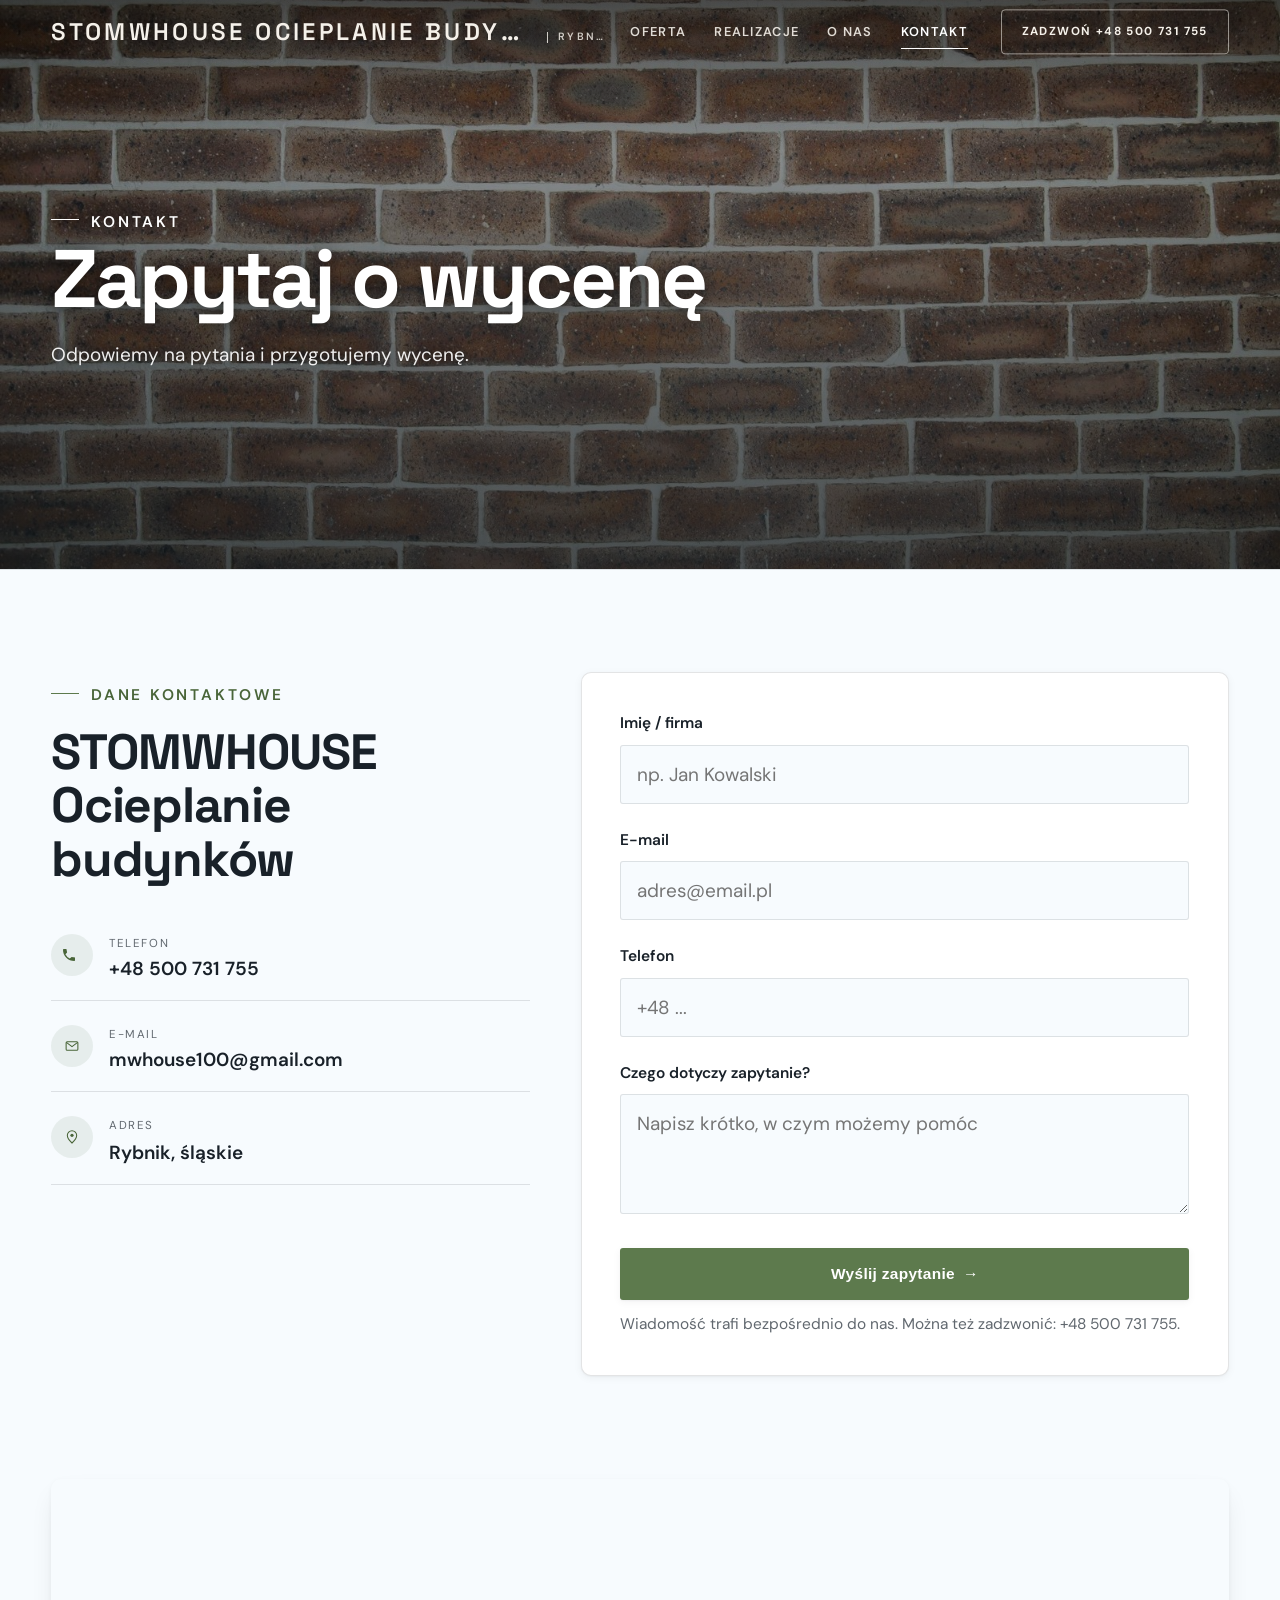
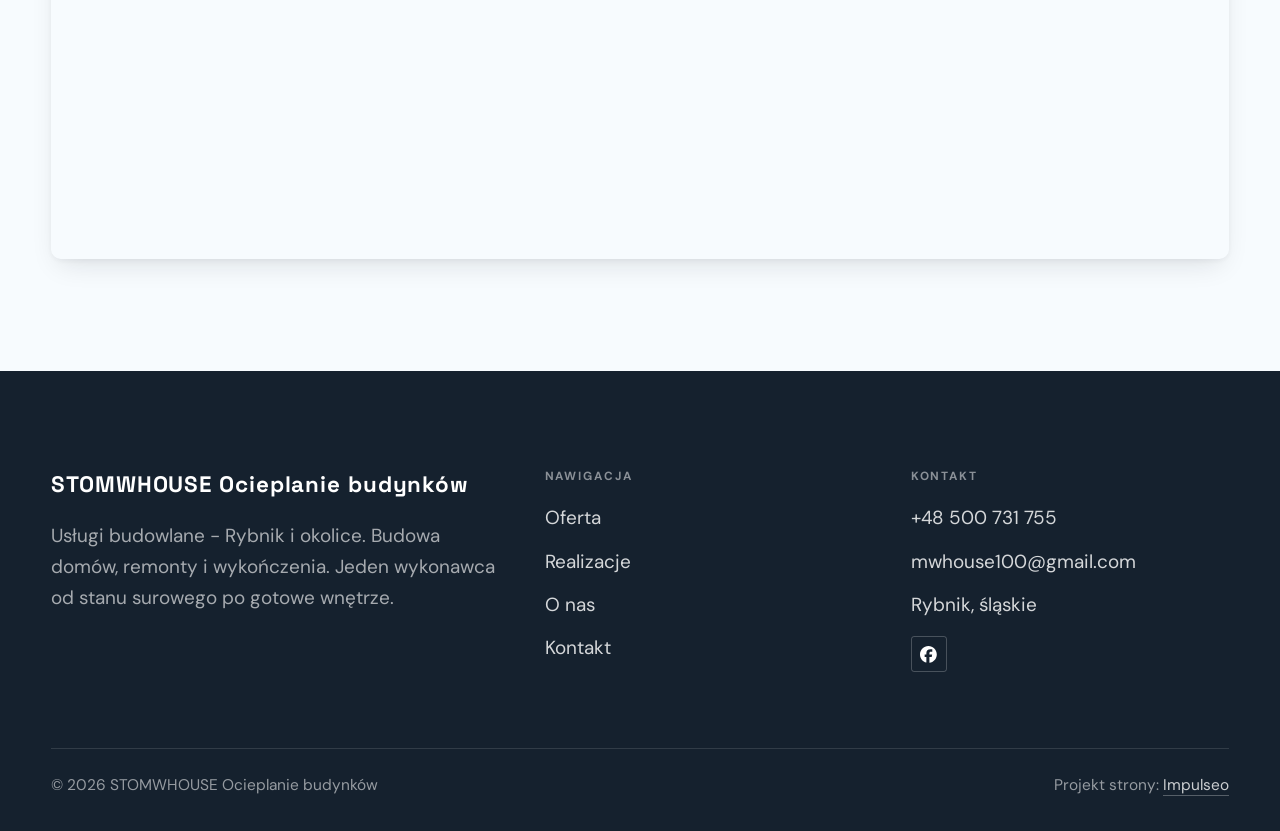
==== kontakt.html @ f02cfd12 "Strona demo: stomwhouse-ocieplanie-budynkow" ====
<!DOCTYPE html>
<html lang="pl">
<head>
<meta charset="UTF-8">
<meta name="viewport" content="width=device-width, initial-scale=1.0">
<title>Kontakt - STOMWHOUSE Ocieplanie budynków</title>
<meta name="description" content="Kontakt STOMWHOUSE Ocieplanie budynków - Rybnik, śląskie">
<link rel="canonical" href="https://kris20032.github.io/stomwhouse-ocieplanie-budynkow/kontakt.html">
<meta name="robots" content="noindex, nofollow">
<meta property="og:type" content="website">
<meta property="og:locale" content="pl_PL">
<meta property="og:site_name" content="STOMWHOUSE Ocieplanie budynków">
<meta property="og:title" content="Kontakt - STOMWHOUSE Ocieplanie budynków">
<meta property="og:description" content="Kontakt STOMWHOUSE Ocieplanie budynków - Rybnik, śląskie">
<meta property="og:url" content="https://kris20032.github.io/stomwhouse-ocieplanie-budynkow/kontakt.html">
<meta property="og:image" content="https://kris20032.github.io/stomwhouse-ocieplanie-budynkow/img/og.jpg">
<meta property="og:image:width" content="1200">
<meta property="og:image:height" content="630">
<meta name="twitter:card" content="summary_large_image">
<link rel="preconnect" href="https://fonts.googleapis.com">
<link rel="preconnect" href="https://fonts.gstatic.com" crossorigin>
<link href="https://fonts.googleapis.com/css2?family=Space+Grotesk:wght@500;600;700&family=DM+Sans:opsz,wght@9..40,400;9..40,500;9..40,600&display=swap" rel="stylesheet">
<link rel="stylesheet" href="assets/styles.css?v=09325026">
</head>
<body>

<header class="nav">
  <div class="wrap nav-inner">
    <a class="brand" href="index.html"><span class="name">STOMWHOUSE Ocieplanie budynków</span><span class="sub">Rybnik</span></a>
    <nav class="nav-links">
      <a href="oferta.html">Oferta</a>
      <a href="realizacje.html">Realizacje</a>
      <a href="o-nas.html">O nas</a>
      <a href="kontakt.html" class="active" aria-current="page">Kontakt</a>
      <a href="tel:+48500731755" class="btn btn-accent">Zadzwoń +48 500 731 755</a>
    </nav>
    <button class="nav-toggle" aria-label="Menu"><span></span><span></span><span></span></button>
  </div>
</header>

<main>
<section class="pagehead">
  <img src="img/g8.jpg" alt="STOMWHOUSE Ocieplanie budynków - Zapytaj o wycenę" width="1600" height="1066" decoding="async">
  <div class="wrap">
    <span class="eyebrow">Kontakt</span>
    <h1>Zapytaj o wycenę</h1>
    <p>Odpowiemy na pytania i przygotujemy wycenę.</p>
  </div>
</section>
<section>
  <div class="wrap contact-grid">
    <div class="reveal">
      <span class="eyebrow">Dane kontaktowe</span>
      <h2 style="margin:var(--space-4) 0 var(--space-6)">STOMWHOUSE Ocieplanie budynków</h2>
      <div class="info-list">
        <div class="info-row"><div class="ic"><svg class="ico-tel" width="16" height="16" viewBox="0 0 24 24" fill="none" aria-hidden="true"><path d="M6.6 10.8a15.5 15.5 0 0 0 6.6 6.6l2.2-2.2a1 1 0 0 1 1-.24 11.4 11.4 0 0 0 3.6.58 1 1 0 0 1 1 1V20a1 1 0 0 1-1 1A17 17 0 0 1 3 4a1 1 0 0 1 1-1h3.5a1 1 0 0 1 1 1c0 1.25.2 2.46.58 3.6a1 1 0 0 1-.25 1l-2.23 2.2Z" fill="currentColor"/></svg></div><div><div class="lbl">Telefon</div><a class="val" href="tel:+48500731755">+48 500 731 755</a></div></div>
        <div class="info-row"><div class="ic"><svg class="ico-mail" width="16" height="16" viewBox="0 0 24 24" fill="none" aria-hidden="true"><rect x="3.2" y="5.5" width="17.6" height="13" rx="1.6" stroke="currentColor" stroke-width="1.6"/><path d="M4 7l8 6 8-6" stroke="currentColor" stroke-width="1.6" stroke-linecap="round" stroke-linejoin="round"/></svg></div><div><div class="lbl">E-mail</div><a class="val" href="mailto:mwhouse100@gmail.com">mwhouse100@gmail.com</a></div></div>
        <div class="info-row"><div class="ic"><svg class="ico-pin" width="16" height="16" viewBox="0 0 24 24" fill="none" aria-hidden="true"><path d="M12 21s7-6.1 7-11.5A7 7 0 0 0 5 9.5C5 14.9 12 21 12 21Z" stroke="currentColor" stroke-width="1.6" fill="none"/><circle cx="12" cy="9.5" r="2.4" fill="currentColor"/></svg></div><div><div class="lbl">Adres</div><div class="val">Rybnik, śląskie</div></div></div>
      </div>
    </div>
    <div class="reveal">
      <form class="form" action="https://formsubmit.co/mwhouse100@gmail.com" method="POST">
        <input type="hidden" name="_subject" value="Zapytanie ze strony STOMWHOUSE Ocieplanie budynków">
        <input type="hidden" name="_captcha" value="false">
        <input type="hidden" name="_template" value="table">
        <div class="fld"><label for="name">Imię / firma</label><input id="name" name="name" type="text" placeholder="np. Jan Kowalski" required></div>
        <div class="fld"><label for="email">E-mail</label><input id="email" name="email" type="email" placeholder="adres@email.pl" required></div>
        <div class="fld"><label for="phone">Telefon</label><input id="phone" name="phone" type="tel" placeholder="+48 ..."></div>
        <div class="fld"><label for="msg">Czego dotyczy zapytanie?</label><textarea id="msg" name="message" placeholder="Napisz krótko, w czym możemy pomóc" required></textarea></div>
        <button type="submit" class="btn btn-accent" style="width:100%;justify-content:center">Wyślij zapytanie <span class="arr">→</span></button>
        <p class="note">Wiadomość trafi bezpośrednio do nas. Można też zadzwonić: +48 500 731 755.</p>
      </form>
    </div>
  </div>
</section>
<section style="padding-top:0">
  <div class="wrap reveal">
    <iframe class="map" title="STOMWHOUSE Ocieplanie budynków - Rybnik" src="https://maps.google.com/maps?q=50.0670003%2C18.4887139&z=15&output=embed" loading="lazy" referrerpolicy="no-referrer-when-downgrade"></iframe>
  </div>
</section>
</main>

<footer>
  <div class="wrap">
    <div class="foot-grid">
      <div class="foot-brand">
        <div class="name">STOMWHOUSE Ocieplanie budynków</div>
        <p>Usługi budowlane - Rybnik i okolice. Budowa domów, remonty i wykończenia. Jeden wykonawca od stanu surowego po gotowe wnętrze.</p>
      </div>
      <div class="foot-col">
        <h4>Nawigacja</h4>
        <a href="oferta.html">Oferta</a>
        <a href="realizacje.html">Realizacje</a>
        <a href="o-nas.html">O nas</a>
        <a href="kontakt.html">Kontakt</a>
      </div>
      <div class="foot-col">
        <h4>Kontakt</h4>
        <a href="tel:+48500731755">+48 500 731 755</a>
        <a href="mailto:mwhouse100@gmail.com">mwhouse100@gmail.com</a>
        <p>Rybnik, śląskie</p>
      <div class="foot-soc">
        <a class="soc" href="https://www.facebook.com/SparrowBud/" target="_blank" rel="noopener" aria-label="Facebook - STOMWHOUSE Ocieplanie budynków"><svg viewBox="0 0 24 24" aria-hidden="true" focusable="false"><path d="M9.101 23.691v-7.98H6.627v-3.667h2.474v-1.58c0-4.085 1.848-5.978 5.858-5.978.401 0 .955.042 1.468.103a8.68 8.68 0 0 1 1.141.195v3.325a8.623 8.623 0 0 0-.653-.036 26.805 26.805 0 0 0-.733-.009c-.707 0-1.259.096-1.675.309a1.686 1.686 0 0 0-.679.622c-.258.42-.374.995-.374 1.752v1.297h3.919l-.386 2.103-.287 1.564h-3.246v8.245C19.396 23.238 24 18.179 24 12.044c0-6.627-5.373-12-12-12s-12 5.373-12 12c0 5.628 3.874 10.35 9.101 11.647Z" fill="currentColor"/></svg></a>
      </div>
      </div>
    </div>
    <div class="foot-bot">
      <span>© 2026 STOMWHOUSE Ocieplanie budynków</span>
      <span>Projekt strony: <a class="foot-credit" href="https://impulseo.pl" target="_blank" rel="noopener">Impulseo</a></span>
    </div>
  </div>
</footer>
<div class="sticky-call"><a class="sc-call" href="tel:+48500731755"><svg class="ico-tel" width="16" height="16" viewBox="0 0 24 24" fill="none" aria-hidden="true"><path d="M6.6 10.8a15.5 15.5 0 0 0 6.6 6.6l2.2-2.2a1 1 0 0 1 1-.24 11.4 11.4 0 0 0 3.6.58 1 1 0 0 1 1 1V20a1 1 0 0 1-1 1A17 17 0 0 1 3 4a1 1 0 0 1 1-1h3.5a1 1 0 0 1 1 1c0 1.25.2 2.46.58 3.6a1 1 0 0 1-.25 1l-2.23 2.2Z" fill="currentColor"/></svg> Zadzwoń</a><a class="sc-quote" href="kontakt.html">Zadzwoń teraz</a></div>
<div class="demo-wazne" data-do="2026-10-21" data-cykl="3" hidden><svg class="dw-ico" width="13" height="13" viewBox="0 0 24 24" fill="none" aria-hidden="true"><circle cx="12" cy="12" r="8.6" stroke="currentColor" stroke-width="1.8"/><path d="M12 7.2V12l3.3 2" stroke="currentColor" stroke-width="1.8" stroke-linecap="round"/></svg><span class="dw-txt"></span></div>

<script src="assets/main.js"></script>
</body>
</html>
---- assets/styles.css ----
/* ============================================================
   STOLBASZ — premium, architektoniczny B2B fit-out
   Jasna paleta, zero brązu. System wg premium-web-craft.
   Projekt strony: Impulseo (impulseo.pl)
   ============================================================ */

:root{
  /* PALETA — jasna, architektoniczna, chłodna */
  --paper:#F4F6F8;          /* główne tło */
  --paper-2:#E7EBEF;        /* sekcje alternatywne (chłodny jasny szary) */
  --paper-3:#E7EBEF;        /* delikatne wypełnienia */
  --ink:#15212E;            /* tekst główny — chłodny grafit */
  --ink-soft:#243443;       /* nagłówki drugorzędne */
  --muted:#6B7785;          /* tekst poboczny */
  --line:rgba(21,33,46,.12);/* hairline */
  --accent:#E8A317;         /* stonowany petrol-slate — jedyny akcent */
  --accent-d:#C9870C;
  --accent-soft:rgba(232,163,23,.10);
  --dark:#15212E;           /* sekcje ciemne (stopka/CTA) */

  /* HOVER ZDJĘĆ — JEDEN standard dla całego silnika (decyzja K. 04.08.2026, artefakt z wariantami).
     AKTUALNE (K.+Szymon 09.08.2026, wybór z artefaktu 6 wariantów): zoom 1.05 przy 1.4s -
     przy tak długim czasie mocniejszy kadr NIE skacze, tylko „oddycha". Poprzedni standard
     (1.02 / .55s z 04.08) odbierany jako dynamiczny i szybki.
     Spoczynek lekko przygaszony, ale TYLKO tam, gdzie jest mysz (@media hover:hover) —
     na telefonie zdjęcia zostają w pełnej jasności. */
  --img-zoom:1.05;                   /* K.+Szymon 09.08: wariant F z artefaktu porównawczego */
  --img-rest:brightness(.95) saturate(.99);
  --img-hot:brightness(1.06) saturate(1.05);
  --img-dur:1.4s;                    /* K.+Szymon 09.08 (wariant F): powoli = elegancko */
  --img-ease:cubic-bezier(.16,.84,.44,1);  /* miękki ogon, efekt „oddychania" */

  /* ODSTĘPY — skala 4/8 */
  --space-1:4px; --space-2:8px; --space-3:12px; --space-4:16px; --space-5:24px;
  --space-6:32px; --space-7:48px; --space-8:64px; --space-9:96px; --space-10:128px;

  /* TYPOGRAFIA — fluid clamp() (skala podbita 16.07.2026: większe, czytelniejsze litery — uwaga Adama) */
  --text-sm:clamp(.9rem,.87rem + .12vw,1rem);
  --text-base:clamp(1.08rem,1.04rem + .18vw,1.2rem);
  --text-lg:clamp(1.24rem,1.15rem + .34vw,1.44rem);
  --text-h3:clamp(1.34rem,1.22rem + .55vw,1.66rem);
  --text-h2:clamp(2.1rem,1.66rem + 2.1vw,3.1rem);
  --text-h1:clamp(2.9rem,2.1rem + 4vw,5.1rem);

  /* PROMIENIE — architektoniczne, raczej ostre */
  --r-sm:3px; --r-md:6px; --r-lg:10px;

  /* RUCH */
  --ease:cubic-bezier(.25,.46,.45,.94); --dur:.24s;

  /* CIENIE — miękkie, warstwowe */
  --sh-sm:0 1px 2px rgba(16,24,32,.04), 0 2px 8px rgba(16,24,32,.05);
  --sh-md:0 2px 6px rgba(16,24,32,.05), 0 12px 28px -8px rgba(16,24,32,.12);
  --sh-lg:0 6px 14px rgba(16,24,32,.07), 0 26px 56px -18px rgba(16,24,32,.22);

  --hairline:1px solid var(--line);

  --font-display:'Space Grotesk','Inter',sans-serif;
  --font-body:'DM Sans','Inter',sans-serif;
}

*{box-sizing:border-box;margin:0;padding:0}
html{scroll-behavior:smooth}
body{
  font-family:var(--font-body);
  font-size:var(--text-base);
  line-height:1.65;
  color:var(--ink);
  background:var(--paper);
  -webkit-font-smoothing:antialiased;
  text-rendering:optimizeLegibility;
}
img{max-width:100%;height:auto;display:block}  /* height:auto = width/height z atrybutów trzyma proporcje (TOP#12) */
a{color:inherit;text-decoration:none}

.wrap{width:min(92%,1180px);margin-inline:auto}
section{padding-block:clamp(52px,6.5vw,96px)}

h1,h2,h3{font-family:var(--font-display);font-weight:700;line-height:1.08;letter-spacing:-.02em;color:var(--ink)}
h1{font-size:var(--text-h1);letter-spacing:-.035em}
h2{font-size:var(--text-h2);letter-spacing:-.025em}
h3{font-size:var(--text-h3)}
/* MIARA — długość wiersza. WCAG 2.2 SC 1.4.8: max 80 znaków; Butterick: 45–90.
   68ch daje realnie 72–78 znaków polskiego tekstu, czyli z zapasem pod granicą.
   Wcześniej limit miał TYLKO <p> — <li>, <blockquote> i <dd> nie miały żadnego,
   i to jedyny powód, dla którego 23 bloki na dwóch oddanych stronach jadą po
   83–106 znaków w wierszu (pomiar 07.08.2026, bramka `miara`).
   ⚠️ Listy i definicje ograniczamy TYLKO bez klasy: `ul`/`ol` z klasą to u nas
   układ (siatki kafli, menu), a nie tekst ciągły — tam miarę wyznacza układ. */
/* 60ch, nie 68ch (K. 10.08): po zmianie fontów na węższe kroje (DM Sans i spółka)
   w 68ch mieściło się ~90 znaków - bramka pikselowa słusznie zgłaszała przekroczenie
   granicy 80. Pomiar na żywej przeglądarce: 60ch = 90 znaków, 53ch = ~78 znaków, czyli normę WCAG 1.4.8. */
:root{ --miara:53ch }
p{max-width:min(100%,var(--miara))}
blockquote,
ul:not([class])>li, ol:not([class])>li,
dl:not([class])>dd{max-width:min(100%,var(--miara))}

/* ⚠️ Świadomie BEZ wyjątku `.tile p,.card p,.svc p{max-width:none}`, choć nasuwa się sam:
   te akapity BYŁY już ograniczone (stare `p{max-width:65ch}`), więc „wyjątek" nie odblokowałby
   niczego nowego — tylko ROZLUŹNIŁ stan sprzed zmiany na wszystkich demach naraz.
   `figcaption` żadna z reguł wyżej nie dotyczy, więc też nie potrzebuje zwolnienia. */

/* ŁAMANIE. `balance` wyrównuje długości wierszy w nagłówku, `pretty` pilnuje ostatniego
   wiersza akapitu, żeby nie został w nim jeden wyraz. Obsługiwane od Chrome 117 /
   Safari 17.5; starsze przeglądarki po prostu ignorują tę własność.
   `text-wrap:pretty` nie występowało dotąd ANI RAZ w silniku ani w repo klientów. */
h1,h2,h3,.lead,.lede{text-wrap:balance}
p,li,blockquote,dd{text-wrap:pretty}

.eyebrow{
  font-family:var(--font-body);
  font-size:var(--text-sm);
  font-weight:600;
  letter-spacing:.18em;
  text-transform:uppercase;
  color:var(--accent);
  display:inline-flex;align-items:center;gap:var(--space-3);
}
/* flex:none + margin-top = kreska trzyma się PIERWSZEJ linii. Wcześniej align-items:center
   centrowało ją względem całego bloku i przy zawinięciu (długi kicker typu
   „…WNĘTRZ · LESZNO · OD 2019") druga linia lądowała z brzydkim wcięciem. */
.eyebrow{align-items:flex-start}
.eyebrow>*,.eyebrow{text-wrap:balance}   /* dlugi kicker lamal sie na sierote typu samo „2019" w drugiej linii */
.eyebrow::before{content:"";width:28px;height:1px;background:var(--accent);display:inline-block;flex:none;margin-top:.62em}

.muted{color:var(--muted)}
.lead{font-size:var(--text-lg);line-height:1.55;color:var(--ink-soft);max-width:50ch}

/* ---------- BUTTONS ---------- */
.btn{
  display:inline-flex;align-items:center;gap:var(--space-2);
  font-weight:600;font-size:var(--text-sm);letter-spacing:.02em;
  padding:var(--space-4) var(--space-6);
  border-radius:var(--r-sm);
  transition:transform var(--dur) var(--ease),box-shadow var(--dur) var(--ease),background var(--dur) var(--ease);
  cursor:pointer;border:1px solid transparent;
}
.btn-accent{background:var(--accent);color:#fff;box-shadow:var(--sh-sm)}
.btn-accent:hover{background:var(--accent-d);transform:translateY(-2px);box-shadow:var(--sh-md)}
.btn-accent:active{transform:translateY(0);box-shadow:var(--sh-sm)}
.btn-ghost{background:transparent;color:var(--ink);border-color:var(--line)}
.btn-ghost:hover{border-color:var(--accent);color:var(--accent);transform:translateY(-2px)}
.btn-light{background:#fff;color:var(--ink);box-shadow:var(--sh-sm)}
.btn-light:hover{transform:translateY(-2px);box-shadow:var(--sh-md)}
.btn .arr{transition:transform var(--dur) var(--ease)}
.btn:hover .arr{transform:translateX(4px)}

/* ---------- NAV ---------- */
.nav{
  position:sticky;top:0;z-index:50;
  background:color-mix(in srgb,var(--paper) 88%,transparent);
  backdrop-filter:saturate(140%) blur(10px);
  border-bottom:var(--hairline);
}
.nav-inner{display:flex;align-items:center;justify-content:space-between;gap:var(--space-5);height:72px}
/* ANTY-NACHODZENIE (K. 05.08.2026): długa nazwa firmy + przycisk z pełnym numerem nie mieściły się w pasku
   i flex ściskał linki PONIŻEJ ich treści - "Kontakt" wchodził na ramkę "Zadzwoń +48 ...". Teraz ustępuje
   nazwa marki (skrót wielokropkiem), a menu i przycisk nigdy się nie kurczą ani nie zachodzą na siebie. */
.brand{display:flex;flex-direction:column;line-height:1;min-width:0;flex:0 1 auto}
.brand .name{font-family:var(--font-display);font-weight:800;font-size:1.35rem;letter-spacing:.04em;white-space:nowrap;overflow:hidden;text-overflow:ellipsis}
.brand .sub{font-size:.62rem;letter-spacing:.34em;text-transform:uppercase;color:var(--muted);margin-top:5px;white-space:nowrap;overflow:hidden;text-overflow:ellipsis}
.nav-links{display:flex;align-items:center;gap:var(--space-6);flex:0 0 auto}
.nav-links a{font-size:var(--text-sm);font-weight:500;color:var(--ink-soft);position:relative;padding-block:4px;white-space:nowrap;transition:color var(--dur) var(--ease)}
.nav-links a::after{content:"";position:absolute;left:0;bottom:0;width:0;height:1.5px;background:var(--accent);transition:width var(--dur) var(--ease)}
.nav-links a:hover,.nav-links a.active{color:var(--ink)}
.nav-links a:hover::after,.nav-links a.active::after{width:100%}
.nav-links .btn{padding:var(--space-2) var(--space-5)}
/* przyciski w nav: właściwy kolor (przebij .nav-links a) + bez podkreślenia */
.nav-links a.btn-accent{color:#fff}
.nav-links a.btn-ghost,.nav-links a.btn-light{color:var(--ink)}
/* CTA w pasku: NIE podkreślenie spod linków menu, ale ten sam przelatujący błysk,
   co na wszystkich innych przyciskach (zgłoszenie K. 13.08.2026 - „na hero jest efekt
   światła przechodzącego przez przycisk, na navbarze go nie ma, a mają być identyczne").
   Reguła `.nav-links a::after` jest silniejsza od `.btn::after`, więc trzeba jej
   geometrię wyzerować i wpisać połysk z nazwy - samo `display:none` gasiło efekt. */
.nav-links a.btn::after{
  display:block;content:"";position:absolute;inset:0;z-index:-1;pointer-events:none;
  width:auto;height:auto;border-radius:inherit;   /* kasuje geometrię podkreślenia (width:0;height:1.5px) */
  background:linear-gradient(100deg,transparent 32%,rgba(255,255,255,.20) 50%,transparent 68%);
  translate:-120% 0}
@media (prefers-reduced-motion:no-preference){
  .nav-links a.btn:hover::after{translate:120% 0;transition:translate .75s var(--mt-ease,cubic-bezier(.16,.84,.44,1))}
}
.nav-toggle{display:none;background:none;border:none;cursor:pointer;flex-direction:column;gap:5px;padding:8px}
.nav-toggle span{width:24px;height:2px;background:var(--ink);transition:var(--dur)}
/* Ciasny zakres MIĘDZY menu mobilnym a pełnym pulpitem: zbijamy odstępy i nazwę marki,
   żeby wszystko zmieściło się naturalnie, zanim w ogóle dojdzie do skracania wielokropkiem. */
@media(max-width:1280px) and (min-width:921px){
  .nav-links{gap:var(--space-4)}
  .nav-links .btn{padding:var(--space-2) var(--space-4)}
  .brand .name{font-size:1.15rem}
}

/* ---------- HERO (split) ---------- */
.hero{position:relative;overflow:hidden;border-bottom:var(--hairline)}
.hero-grid{display:grid;grid-template-columns:1.05fr .95fr;gap:clamp(24px,4vw,60px);align-items:center;
  padding-block:clamp(36px,4.5vw,64px)}
.hero-copy .eyebrow{margin-bottom:var(--space-5)}
.hero-copy h1{margin-bottom:var(--space-5)}
.hero-copy .lead{margin-bottom:var(--space-7)}
.hero-actions{display:flex;flex-wrap:wrap;gap:var(--space-4)}
.hero-art{position:relative;aspect-ratio:4/3;border-radius:var(--r-lg);overflow:hidden;box-shadow:var(--sh-lg)}
.hero-art img{width:100%;height:100%;object-fit:cover}
.hero-art::after{content:"";position:absolute;inset:0;background:linear-gradient(180deg,transparent 55%,rgba(18,24,28,.28))}
.hero-badge{position:absolute;left:var(--space-5);bottom:var(--space-5);z-index:2;
  background:rgba(252,252,251,.94);backdrop-filter:blur(4px);
  border-radius:var(--r-md);padding:var(--space-4) var(--space-5);box-shadow:var(--sh-md);max-width:78%}
.hero-badge strong{display:block;font-family:var(--font-display);font-size:1rem;letter-spacing:-.01em}
.hero-badge span{font-size:var(--text-sm);color:var(--muted)}

/* ---------- HERO duży / kinowy (strona główna) ---------- */
.hero-cine{position:relative;min-height:clamp(560px,82vh,840px);min-height:clamp(560px,82svh,840px);display:flex;align-items:center;overflow:hidden;border-bottom:var(--hairline)}
.hero-cine>img{position:absolute;inset:0;width:100%;height:100%;object-fit:cover;z-index:0}
.hero-cine::after{content:"";position:absolute;inset:0;z-index:1;
  background:linear-gradient(95deg,rgba(13,18,23,.86) 0%,rgba(13,18,23,.64) 32%,rgba(13,18,23,.24) 62%,rgba(13,18,23,.04) 100%)}
.hero-cine .wrap{position:relative;z-index:2;padding-block:var(--space-8)}
.hero-cine .hero-copy{max-width:660px}
.hero-cine .eyebrow{color:#fff;margin-bottom:var(--space-5)}
.hero-cine .eyebrow::before{background:#fff}
.hero-cine h1{color:#fff;margin-bottom:var(--space-5);font-size:clamp(2.9rem,2rem + 4.4vw,5.2rem);text-wrap:balance}
.hero-cine .lead{color:rgba(255,255,255,.92);max-width:48ch;margin-bottom:var(--space-7)}
.hero-cine .hero-actions{display:flex;flex-wrap:wrap;gap:var(--space-4)}
/* NISKIE OKNO (laptop z dokiem i paskami przeglądarki ma ~700-780 px wysokości widoku):
   H1 do 5.2rem + długi lead nie mieściły się i przyciski wypadały POD krawędź ekranu -
   klient widział stronę bez ani jednego CTA. Skalujemy w dół, zamiast przycinać treść. */
@media(min-width:821px) and (max-height:820px){
  .hero-cine{min-height:clamp(520px,94svh,780px)}
  .hero-cine .wrap{padding-block:var(--space-6)}
  .hero-cine h1{font-size:clamp(2.2rem,1.5rem + 2.6vw,3.6rem);margin-bottom:var(--space-4)}
  .hero-cine .eyebrow{margin-bottom:var(--space-4)}
  .hero-cine .lead{margin-bottom:var(--space-5);max-width:44ch}
}
@media(max-width:680px){
  .hero-cine{min-height:clamp(520px,76vh,640px);min-height:clamp(520px,76svh,640px);align-items:flex-end}
  .hero-cine::after{background:linear-gradient(0deg,rgba(13,18,23,.9) 6%,rgba(13,18,23,.45) 55%,rgba(13,18,23,.25) 100%)}
  .hero-cine .wrap{padding-bottom:var(--space-9)}
  /* TELEFON (~90% oglądających): lead potrafił zająć 8 linii i zepchnąć CTA poza pierwszy ekran.
     Zwężamy interlinię i skalę - treści nie ucinamy, bo to ona sprzedaje. */
  .hero-cine .lead{font-size:.98rem;line-height:1.5;margin-bottom:var(--space-5)}
  .hero-cine .eyebrow{font-size:.72rem;letter-spacing:.13em;margin-bottom:var(--space-4)}
  .hero-cine .eyebrow::before{width:20px}
  .hero-cine h1{margin-bottom:var(--space-4)}
}

/* full-bleed hero variant (podstrony) */
.pagehead{position:relative;min-height:46vh;min-height:46svh;display:flex;align-items:flex-end;overflow:hidden;border-bottom:var(--hairline)}
.pagehead img{position:absolute;inset:0;width:100%;height:100%;object-fit:cover}
/* 10.08.2026 (decyzja K.): mocniejsze przyciemnienie + cień pod tekstem. Bramka mierzyła na
   nagłówkach podstron 3,38-3,43:1 przy wymaganych 4,5 — jasne zdjęcie (hala, śnieg, niebo)
   podchodziło pod biały tekst. Zdjęcia klientów są różne, więc kontrast musi dawać WARSTWA,
   a nie szczęśliwy dobór kadru. */
.pagehead::after{content:"";position:absolute;inset:0;background:linear-gradient(180deg,rgba(18,24,28,.40),rgba(18,24,28,.76))}
.pagehead .wrap{position:relative;z-index:2;padding-block:var(--space-9);color:#fff}
.pagehead h1{color:#fff;max-width:18ch;text-shadow:0 2px 16px rgba(0,0,0,.55)}
.pagehead .eyebrow{color:#fff}
.pagehead .eyebrow::before{background:#fff}
.pagehead p{color:rgba(255,255,255,.92);margin-top:var(--space-4);max-width:54ch;text-shadow:0 1px 12px rgba(0,0,0,.5)}

/* ---------- STRIP (pasek skrótów / liczby) ---------- */
.strip{background:var(--dark);color:#fff}
/* PASEK HASEŁ — standard 04.08.2026 (decyzja K.): 5 haseł w JEDNYM rzędzie, tekst WYŚRODKOWANY,
   węższe marginesy boczne niż reszta strony (pasek ma iść szerzej), równe wysokości kolumn. */
.strip .wrap{width:min(96%,1440px);display:grid;grid-template-columns:repeat(5,1fr);
  gap:var(--space-5);padding-block:var(--space-7);align-items:stretch}
.strip .item .k{font-family:var(--font-display);font-size:clamp(1.05rem,.82rem + .85vw,1.55rem);
  font-weight:800;letter-spacing:-.02em;color:#fff;line-height:1.18;text-wrap:balance}
.strip .item .v{font-size:var(--text-sm);color:rgba(255,255,255,.66);margin-top:var(--space-2);line-height:1.4}
.strip .item{border-left:2px solid var(--accent);padding-inline:var(--space-4);
  text-align:center;display:flex;flex-direction:column;justify-content:center}
/* liczba kolumn = liczba haseł, żeby ostatnie nie zostawało samo w drugim rzędzie.
   Klasę n-N nadaje multipage.py; domyślnie (bez klasy) pasek jest 5-kolumnowy. */
.strip.n-2 .wrap{grid-template-columns:repeat(2,1fr)}
.strip.n-3 .wrap{grid-template-columns:repeat(3,1fr)}
.strip.n-4 .wrap{grid-template-columns:repeat(4,1fr);gap:var(--space-6)}
.strip.n-4 .item .k{font-size:clamp(1.3rem,1rem + 1.1vw,2rem)}
.strip.n-6 .wrap{grid-template-columns:repeat(6,1fr);gap:var(--space-4)}
.strip.n-6 .item .k{font-size:clamp(.98rem,.8rem + .7vw,1.35rem)}
/* równe łamanie: zamiast "długa linia + jedno słowo" obie linie zbliżonej długości */
.strip .item .k{text-wrap:balance}

/* ---------- SECTION HEAD ---------- */
.head{max-width:48rem;margin-bottom:var(--space-8)}
.head.center{margin-inline:auto;text-align:center}
.head .eyebrow{margin-bottom:var(--space-4)}
.head h2{margin-bottom:var(--space-4)}
.head p{color:var(--muted);font-size:var(--text-lg);line-height:1.55}
.head.center p{margin-inline:auto}

/* ---------- INTRO SPLIT ---------- */
.split{display:grid;grid-template-columns:.92fr 1.08fr;gap:clamp(28px,5vw,80px);align-items:center}
.split.rev{grid-template-columns:1.08fr .92fr}
.split.rev .split-art{order:-1}
.split-art{position:relative;aspect-ratio:5/4;border-radius:var(--r-lg);overflow:hidden;box-shadow:var(--sh-lg)}
.split-art img{width:100%;height:100%;object-fit:cover}
.split-copy h2{margin-bottom:var(--space-5)}
.split-copy p+p{margin-top:var(--space-4)}
.split-copy .btn{margin-top:var(--space-6)}

/* ---------- SERVICES (zakres) ---------- */
.svc-grid{display:grid;grid-template-columns:repeat(auto-fit,minmax(280px,1fr));gap:var(--space-5)}
.svc{background:#fff;border:var(--hairline);border-radius:var(--r-md);padding:var(--space-7) var(--space-6);
  transition:transform var(--dur) var(--ease),box-shadow var(--dur) var(--ease),border-color var(--dur) var(--ease);
  position:relative;overflow:hidden}
.svc::before{content:"";position:absolute;left:0;top:0;width:3px;height:0;background:var(--accent);transition:height var(--dur) var(--ease)}
.svc:hover{transform:translateY(-4px);box-shadow:var(--sh-md);border-color:transparent}
.svc:hover::before{height:100%}
.svc .ic{font-family:var(--font-display);font-size:.8rem;font-weight:700;letter-spacing:.12em;color:var(--accent);margin-bottom:var(--space-4)}
.svc h3{margin-bottom:var(--space-3);font-size:1.22rem}
.svc p{color:var(--muted);font-size:var(--text-base);line-height:1.6}

/* big detailed service rows */
.svc-row{display:grid;grid-template-columns:.8fr 1.2fr;gap:clamp(20px,4vw,60px);align-items:center;padding-block:var(--space-8)}
.svc-row+.svc-row{border-top:var(--hairline)}
.svc-row.rev{grid-template-columns:1.2fr .8fr}
/* Naprzemienny układ wierszy oferty: co drugi wiersz ma zdjęcie po PRAWEJ.
   Było `order:-1` — martwy kod, bo zdjęcie i tak jest pierwszym dzieckiem w HTML,
   więc wszystkie wiersze wyglądały identycznie (zdjęcie zawsze z lewej), a `rev`
   zmieniało tylko szerokość kolumn. Znalezione 29.07.2026 przy różnicowaniu kierunków
   animacji (pomiar pozycji: art.mid 390/502 przy row.mid 756 — zawsze lewa strona). */
.svc-row.rev .svc-row-art{order:2}
.svc-row-art{aspect-ratio:4/3;border-radius:var(--r-md);overflow:hidden;box-shadow:var(--sh-md)}
.svc-row-art img{width:100%;height:100%;object-fit:cover}
.svc-row h3{font-size:1.5rem;margin-bottom:var(--space-4)}
.svc-row .num{font-family:var(--font-display);font-size:.85rem;font-weight:700;letter-spacing:.14em;color:var(--accent);display:block;margin-bottom:var(--space-3)}
.svc-row ul{list-style:none;margin-top:var(--space-4);display:flex;flex-direction:column;gap:var(--space-2)}
.svc-row li{position:relative;padding-left:var(--space-5);color:var(--muted);font-size:var(--text-base)}
.svc-row li::before{content:"";position:absolute;left:0;top:.62em;width:8px;height:1px;background:var(--accent)}

/* ---------- GALLERY (realizacje) ---------- */
.gallery{display:grid;grid-template-columns:repeat(12,1fr);gap:var(--space-4);grid-auto-rows:200px}
/* GALERIA MASONRY — pionowe zdjęcia (portrety beauty/wellness) bez przycinania: kolumny, height auto */
.gallery-masonry{column-count:3;column-gap:var(--space-4)}
@media(max-width:900px){.gallery-masonry{column-count:2}}
@media(max-width:560px){.gallery-masonry{column-count:1}}
.gallery-masonry .m-tile{break-inside:avoid;margin:0 0 var(--space-4);padding:0;position:relative;overflow:hidden;border-radius:var(--r-md);border:1px solid var(--line)}
.gallery-masonry .m-tile img{width:100%;height:auto;display:block}
.gallery-masonry .m-tile .cap{position:absolute;left:0;right:0;bottom:0;padding:var(--space-4);color:#fff;background:linear-gradient(0deg,rgba(0,0,0,.55),transparent);font-size:var(--text-sm)}
.gallery-masonry .m-tile .cap small{display:block;font-weight:400;opacity:.78;letter-spacing:.04em;text-transform:uppercase;font-size:.66rem;margin-top:3px}
.tile{position:relative;overflow:hidden;border-radius:var(--r-md);box-shadow:var(--sh-sm);
  transition:transform var(--dur) var(--ease),box-shadow var(--dur) var(--ease)}
.tile img{width:100%;height:100%;object-fit:cover;
  transition:transform var(--img-dur) var(--img-ease),filter var(--img-dur) var(--img-ease)}
.tile:hover{box-shadow:var(--sh-md)}
.tile .cap{position:absolute;left:0;right:0;bottom:0;padding:var(--space-5) var(--space-4) var(--space-4);
  /* mocniejszy spad + cien pod tekstem: na JASNYCH zdjeciach klienta (biale fronty, sciany)
     slaby gradient dawal kontrast ~1.5:1 zamiast wymaganych 3.6:1 (bramka wygladu, 10.08.2026) */
  background:linear-gradient(transparent 10%,rgba(18,24,28,.55) 40%,rgba(18,24,28,.88) 68%,rgba(18,24,28,.99));color:#fff;
  text-shadow:0 1px 2px rgba(0,0,0,.85),0 2px 10px rgba(0,0,0,.55);
  font-size:var(--text-sm);font-weight:600;letter-spacing:.01em;
  opacity:0;transform:translateY(8px);transition:var(--dur) var(--ease)}
.tile:hover .cap{opacity:1;transform:translateY(0)}
.tile .cap small{display:block;font-weight:400;opacity:.78;letter-spacing:.04em;text-transform:uppercase;font-size:.66rem;margin-top:3px}
/* bento spans */
.t-wide{grid-column:span 6}
.t-tall{grid-column:span 6;grid-row:span 2}
.t-std{grid-column:span 6}
.t-third{grid-column:span 4}
.t-two3{grid-column:span 8}

/* ---------- TRUST / WIARYGODNOŚĆ ---------- */
.trust{background:var(--paper-2)}
.trust-grid{display:grid;grid-template-columns:repeat(auto-fit,minmax(240px,1fr));gap:var(--space-5);margin-top:var(--space-7)}
.trust-card{background:#fff;border-radius:var(--r-md);padding:var(--space-7) var(--space-6);box-shadow:var(--sh-sm);border-top:3px solid var(--accent)}
.trust-card .big{font-family:var(--font-display);font-size:clamp(1.8rem,1.3rem + 1.6vw,2.6rem);font-weight:800;letter-spacing:-.02em;color:var(--ink);line-height:1}
.trust-card h3{font-size:1.12rem;margin:var(--space-3) 0 var(--space-2)}
.trust-card p{color:var(--muted);font-size:var(--text-base);line-height:1.55}

/* ---------- CTA band ---------- */
.cta{background:var(--dark);color:#fff;position:relative;overflow:hidden}
/* telefon w CTA: na ciemnym tle biały (domyślnie), rodziny z JASNYM tłem CTA
   nadpisują to u siebie - wcześniej kolor siedział w stylu inline i wygrywał z rodziną. */
.cta .btn-ghost-cta{color:#fff;border-color:rgba(255,255,255,.3)}
.cta .wrap{display:grid;grid-template-columns:1.4fr .6fr;gap:var(--space-7);align-items:center;position:relative;z-index:2}
.cta h2{color:#fff;max-width:20ch}
.cta p{color:rgba(255,255,255,.74);margin-top:var(--space-4)}
.cta-actions{display:flex;flex-direction:column;gap:var(--space-3);align-items:flex-start}
.cta::before{content:"";position:absolute;right:-80px;top:-80px;width:360px;height:360px;border-radius:50%;
  background:radial-gradient(circle,var(--accent-soft),transparent 70%)}

/* ---------- CONTACT ---------- */
.contact-grid{display:grid;grid-template-columns:.85fr 1.15fr;gap:clamp(28px,4vw,56px);align-items:start}
.info-list{display:flex;flex-direction:column;gap:var(--space-2)}
.info-row{display:flex;gap:var(--space-4);align-items:flex-start;padding-block:var(--space-4);border-bottom:var(--hairline)}
.info-row .ic{flex:none;width:42px;height:42px;display:grid;place-items:center;border-radius:50%;
  background:var(--accent-soft);color:var(--accent);font-size:1.05rem}
.info-row .lbl{font-size:.72rem;letter-spacing:.14em;text-transform:uppercase;color:var(--muted)}
.info-row .val{font-weight:600;font-size:var(--text-base);margin-top:2px}
.info-row a.val:hover{color:var(--accent)}
.map{border:none;border-radius:var(--r-lg);box-shadow:var(--sh-md);width:100%;height:100%;min-height:380px;filter:grayscale(.2) contrast(1.02)}
.form{background:#fff;border:var(--hairline);border-radius:var(--r-lg);padding:clamp(24px,3vw,40px);box-shadow:var(--sh-sm)}
.form .fld{margin-bottom:var(--space-5)}
.form label{display:block;font-size:var(--text-sm);font-weight:600;margin-bottom:var(--space-2)}
.form input,.form textarea{width:100%;font-family:inherit;font-size:var(--text-base);color:var(--ink);
  padding:var(--space-4);border:var(--hairline);border-radius:var(--r-sm);background:var(--paper);transition:border-color var(--dur)}
.form input:focus,.form textarea:focus{outline:none;border-color:var(--accent);background:#fff}
.form textarea{resize:vertical;min-height:120px}
.form .note{font-size:var(--text-sm);color:var(--muted);margin-top:var(--space-3)}

/* ---------- FOOTER ---------- */
footer{background:var(--dark);color:#fff;padding-block:var(--space-9) var(--space-6)}
.foot-grid{display:grid;grid-template-columns:1.4fr 1fr 1fr;gap:var(--space-7);margin-bottom:var(--space-8)}
.foot-brand .name{font-family:var(--font-display);font-weight:800;font-size:1.4rem;letter-spacing:.04em}
.foot-brand p{color:rgba(255,255,255,.62);margin-top:var(--space-4);font-size:var(--text-base);max-width:38ch}
.foot-col h4{font-size:.74rem;letter-spacing:.16em;text-transform:uppercase;color:rgba(255,255,255,.5);margin-bottom:var(--space-4)}
.foot-col a,.foot-col p{display:block;color:rgba(255,255,255,.82);font-size:var(--text-base);margin-bottom:var(--space-3)}
.foot-col a:hover{color:#fff}
.foot-bot{border-top:1px solid rgba(255,255,255,.12);padding-top:var(--space-5);display:flex;justify-content:space-between;flex-wrap:wrap;gap:var(--space-3);
  font-size:var(--text-sm);color:rgba(255,255,255,.55)}
.foot-bot a:hover{color:#fff}
/* Podpis w stopce = klikalny link do impulseo.pl (31.07.2026). Ma być WIDOCZNIE klikalny,
   ale nie krzyczeć - stąd sam kolor jaśniejszy + delikatne podkreślenie na najeździe. */
.foot-bot a.foot-credit{color:rgba(255,255,255,.78);text-decoration:none;border-bottom:1px solid rgba(255,255,255,.28)}
.foot-bot a.foot-credit:hover{color:#fff;border-bottom-color:#fff}

/* ---------- REVEAL ---------- */
.reveal{opacity:0;transform:translateY(22px);transition:opacity .6s var(--ease),transform .6s var(--ease)}
.reveal.in{opacity:1;transform:none}

/* ---------- RESPONSIVE ---------- */
@media(max-width:920px){
  .hero-grid,.split,.split.rev,.svc-row,.svc-row.rev,.cta .wrap,.contact-grid,.foot-grid{grid-template-columns:1fr}
  .split.rev .split-art,.svc-row.rev .svc-row-art{order:0}
  .hero-art{aspect-ratio:16/10;max-height:420px}
  .strip .wrap,.strip.n-2 .wrap,.strip.n-3 .wrap,.strip.n-4 .wrap,.strip.n-6 .wrap{grid-template-columns:repeat(2,1fr);gap:var(--space-6)}
  .strip .item .k,.strip.n-6 .item .k{font-size:clamp(1.3rem,1.1rem + 1vw,2rem)}
  .gallery{grid-auto-rows:180px}
  .t-wide,.t-tall,.t-std,.t-third,.t-two3{grid-column:span 6}
  .t-tall{grid-row:span 1}
  .cta-actions{flex-direction:row;flex-wrap:wrap}
  .foot-grid{gap:var(--space-6)}
}
@media(max-width:680px){
  .nav-links{position:fixed;inset:72px 0 auto 0;background:var(--paper);flex-direction:column;align-items:stretch;
    gap:0;padding:var(--space-4) 6%;border-bottom:var(--hairline);box-shadow:var(--sh-md);
    transform:translateY(-120%);transition:transform var(--dur) var(--ease)}
  .nav-links.open{transform:translateY(0)}
  .nav-links a{padding-block:var(--space-4);border-bottom:var(--hairline)}
  .nav-links .btn{margin-top:var(--space-3);justify-content:center}
  .nav-toggle{display:flex}
  .strip .wrap,.strip.n-2 .wrap,.strip.n-3 .wrap,.strip.n-4 .wrap,.strip.n-6 .wrap{grid-template-columns:1fr}
  .gallery{grid-template-columns:repeat(6,1fr)}
  .foot-grid{grid-template-columns:1fr}
}
@media(prefers-reduced-motion:reduce){
  /* audyt 09.08 TOP#14: samo skrócenie duration przy animacji INFINITE = stroboskop
     (pętla .01ms miga ekranem); iteration-count:1 gasi pętlę naprawdę. Pseudoelementy
     też - tła hero (gastro/studio) animują ::before/img, blanket na * ich nie łapał. */
  *,*::before,*::after{animation-duration:.01ms!important;animation-iteration-count:1!important;animation-delay:0s!important;transition:none!important}
  .reveal{opacity:1!important;transform:none!important}
  html{scroll-behavior:auto}
}

/* ============================================================
   PREMIUM LAYER — destylat deep-researchu branż (anty-AI, spokój).
   Zmienne STOLBASZ (--accent/--ink/--paper/--line/--dark). Ruch ledwo
   zauważalny, krzywa cubic-bezier(.16,.84,.44,1); prefers-reduced-motion
   pokryte blanketem wyżej. Karty hairline zamiast cieni = #1 sygnał „nie-AI".
   ============================================================ */

/* więcej oddechu między sekcjami (liderzy: 110-130px) */
section{padding-block:clamp(64px,8vw,128px)}

/* 1) Aksamitny reveal — dłuższa, miękka krzywa zamiast „skoku" */
.reveal{transition:opacity .9s cubic-bezier(.16,.84,.44,1),transform .9s cubic-bezier(.16,.84,.44,1);will-change:opacity,transform}
/* stagger TYLKO w galerii (tam pozycja = porządek dzieci) */
.gallery .reveal:nth-child(2){transition-delay:.07s}
.gallery .reveal:nth-child(3){transition-delay:.14s}
.gallery .reveal:nth-child(4){transition-delay:.21s}
.gallery .reveal:nth-child(5){transition-delay:.28s}
.gallery .reveal:nth-child(6){transition-delay:.35s}

/* 2) Hero STATYCZNY na .hero-cine — Ken Burns CAŁKIEM WYŁĄCZONY 26.06 (3. zgłoszenie Szymona).
   GENEZA: animowanie scale na <img> hero z teksturami (cegły/framugi) re-samplinguje obraz
   klatka po klatce → na części ekranów drobne drganie/shimmer = „heroshot się trzęsie".
   translateY usunięto wcześniej, scale-only + will-change/GPU NIE wystarczyły do GWARANCJI gładkości.
   Krzysztof zażądał pewności („make sure, że błąd się nie pojawi") > efekt. Zero animacji = 0% drgania.
   Delikatny zoom zostaje TYLKO w pełnoekranowych hero gastro/studio (hg-bg/hs-bg — tło, inny
   mechanizm, chwalone, nigdy nie zgłaszane). NIE wracać do KB na .hero-cine bez realnego testu
   na sprzęcie klienta — to ryzyko regresji „trzęsienia”. */
/* BEZPIECZNY "wow" na hero = jednorazowy FADE-IN (opacity), nie zoom.
   opacity nie dotyka bitmapy → gładkie na KAŻDYM zdjęciu/ekranie/GPU, zero ryzyka migotania.
   Geometryczny ruch (scale/translate) na .hero-cine jest ZAKAZANY (bramka pilnuje). */
@keyframes heroFade{from{opacity:0}to{opacity:1}}
.hero-cine>img{transform:none;animation:heroFade 1.1s ease-out both}

/* 3) Akcentowy hairline pod nagłówkiem sekcji, który „rysuje się" przy wejściu */
.head h2{position:relative;padding-bottom:18px}
.head h2::after{content:"";position:absolute;left:0;bottom:0;height:1px;width:0;background:var(--accent);transition:width 1s cubic-bezier(.16,.84,.44,1) .15s}
.head.center h2::after{left:50%;transform:translateX(-50%)}
.head.reveal.in h2::after,.head.center.reveal.in h2::after{width:54px}

/* 4) Karty HAIRLINE zamiast cieni/zaokrągleń (najmocniejszy anty-AI detal) */
.svc{background:transparent;border:1px solid var(--line);border-radius:var(--r-sm);box-shadow:none}
.svc:hover{box-shadow:none;border-color:var(--accent);transform:translateY(-3px)}
.trust-card{background:transparent;box-shadow:none;border:1px solid var(--line);border-top:2px solid var(--accent);border-radius:var(--r-sm)}
.tile{box-shadow:none;border-radius:var(--r-sm)}
.tile:hover{box-shadow:none}

/* 5) Sticky-nav kondensuje się po przewinięciu (sygnał dopracowania) */
.nav{transition:box-shadow .4s ease,background .4s ease}
.nav.is-stuck{box-shadow:0 1px 0 var(--line),0 14px 30px -24px rgba(0,0,0,.45)}
.nav-inner{transition:height .35s var(--ease)}
.nav.is-stuck .nav-inner{height:60px}

/* 6) MANIFESTO — pełnoekranowy cytat-bohater (zastępuje generyczne „Dlaczego my") */
.manifesto{background:var(--paper-2);text-align:center}
.manifesto .wrap{max-width:60rem}
.manifesto p{font-family:var(--font-display);font-style:italic;font-size:clamp(1.6rem,1rem + 2.4vw,2.8rem);line-height:1.32;color:var(--ink-soft);margin-inline:auto;max-width:26ch;position:relative;padding-top:var(--space-8)}
.manifesto p::before{content:"";position:absolute;top:0;left:50%;transform:translateX(-50%);width:54px;height:1px;background:var(--accent)}
.manifesto p span{color:var(--accent);font-style:italic}

/* 7) GATEWAYS — 3 duże bramy-zdjęcia (zamiast paska menu usług) */
.gateways{display:grid;grid-template-columns:repeat(3,1fr);gap:var(--space-4)}
.gateway{position:relative;aspect-ratio:3/4;overflow:hidden;border-radius:var(--r-sm);display:block}
.gateway img{width:100%;height:100%;object-fit:cover;
  transition:transform var(--img-dur) var(--img-ease),filter var(--img-dur) var(--img-ease)}
.gateway::after{content:"";position:absolute;inset:0;background:linear-gradient(180deg,transparent 38%,rgba(18,24,28,.74))}
/* ===== HOVER ZDJĘĆ — jedno miejsce dla WSZYSTKICH kafli ze zdjęciem (K. 04.08.2026) ===== */
@media(hover:hover){
  .tile img,.gateway img,.m-tile img{filter:var(--img-rest)}
  .tile:hover img,
  .gateway:hover img,
  .m-tile:hover img{transform:scale(var(--img-zoom));filter:var(--img-hot)}
}
.m-tile img{transition:transform var(--img-dur) var(--img-ease),filter var(--img-dur) var(--img-ease)}
.gateway .g-ttl{position:absolute;left:0;right:0;bottom:0;z-index:2;padding:var(--space-6) var(--space-5);color:#fff;font-family:var(--font-display);font-size:1.45rem;letter-spacing:-.01em;line-height:1.15}
.gateway .g-ttl small{display:block;font-family:var(--font-body);font-size:var(--text-sm);font-weight:400;opacity:.82;letter-spacing:.03em;margin-top:5px}
@media(max-width:760px){.gateways{grid-template-columns:1fr}.gateway{aspect-ratio:16/10}}

/* 8) LOGO klienta w nagłówku (gdy podane --logo) */
/* 52px domyślnie (feedback Bartka 06.07.2026: 40px ginęło, uwaga padła 3x; ~56px sprawdzone na żywym demie anna-borowiec-makeup) */
.brand-logo{height:64px;width:auto;max-width:300px;object-fit:contain;display:block}
.nav.is-stuck .brand-logo{height:52px}
@media(max-width:680px){.brand-logo{height:46px;max-width:210px}}


/* === RWD: nagłówki na wąskich ekranach (dodane 17.07.2026 razem z fixem clamp) ===
   Po przywróceniu działania clamp() dolna granica --text-h1 (2.9rem) rozpychała
   dokument przy długich polskich słowach na telefonach. Tu ją zjeżdżamy. */
@media (max-width:560px){
  :root{
    --text-h1:clamp(1.9rem, 1.15rem + 4.4vw, 2.7rem);
    --text-h2:clamp(1.5rem, 1rem + 3vw, 2.1rem);
  }
  .hero-cine h1{font-size:clamp(1.9rem, 1.15rem + 4.4vw, 2.7rem)}
  h1,h2{overflow-wrap:break-word}
}

/* GODZINY (godziny_grid z briefu) — dzień po lewej, godziny po prawej. Wcześniej BRAK stylu
   powodował sklejenie "Poniedziałek-Piątek8:00-20:00" (dodane 2026-07-21). Neutralne dla dem bez grafiku. */
.godz{display:flex;flex-direction:column;gap:2px;max-width:440px;margin-top:8px}
.godz-row{display:flex;justify-content:space-between;align-items:baseline;gap:24px;padding:10px 0;border-bottom:1px solid var(--line)}
.godz-row:last-child{border-bottom:0}
.godz-row b{font-weight:600;color:var(--ink)}
.godz-row span{color:var(--muted);white-space:nowrap}

/* === FAQ (lekcja 08.08.2026) ===
   Sekcja faq_klinika() trafia NIE tylko do rodziny „klinika" (multipage.py: także układ FACHOWCY),
   a style leżały wyłącznie w families/klinika.css — u hydraulika/dekarza FAQ renderowało się jako
   goła lista <details> z domyślnym trójkącikiem przeglądarki (wpadka: demo Instalatorstwo Gała).
   Dlatego baza. Rodzina może to nadpisać na wierzchu. */
.faq-list{max-width:48rem;margin:var(--space-8) auto 0;display:flex;flex-direction:column;gap:var(--space-3)}
.faq-item{border:1px solid var(--line);border-radius:var(--r-md);background:var(--paper);padding:var(--space-4) var(--space-5)}
.faq-item summary{font-family:var(--font-display);font-weight:600;color:var(--ink);cursor:pointer;list-style:none;display:flex;justify-content:space-between;gap:1rem}
.faq-item summary::-webkit-details-marker{display:none}
.faq-item summary::after{content:"+";color:var(--accent-d);font-weight:700;font-size:1.2rem;line-height:1}
.faq-item[open] summary::after{content:"-"}
.faq-item p{color:var(--ink-soft);font-size:var(--text-base);line-height:1.6;margin:var(--space-3) 0 0}

/* === LICZBA OPINII PRZY SEKCJI OPINII (08.08.2026, wzorzec irismeble.pl, decyzja K.) ===
   Trzy cytaty bez kontekstu czyta się jak „firma ma trzy opinie". Ta linijka mówi wprost,
   ile ich jest naprawdę - dane i tak przychodzą z reconu i szły dotąd wyłącznie do hero.
   Baza, nie rodzina: sekcja opinii renderuje się we WSZYSTKICH układach, a style opinii
   leżą per rodzina - bez tego u części rodzin linijka byłaby gołym tekstem (ta sama pułapka
   co z FAQ wyżej). Rodzina może nadpisać na wierzchu. */
.op-meta{
  text-align:center;margin:calc(var(--space-3) * -1) 0 var(--space-6);
  color:var(--muted);font-size:var(--text-base);letter-spacing:.01em;
}
.op-meta .ico-star{color:var(--accent-d);margin-right:2px}

/* --- licznik ważności DEMA (pomysł K. 09.08) - tylko wersje pokazowe --- */
.demo-wazne{position:fixed;top:calc(var(--nav-h, 64px) + 14px);right:14px;z-index:95;
  display:inline-flex;align-items:center;gap:.45em;
  background:rgba(21,25,28,.82);color:#fff;font-size:.72rem;font-weight:600;letter-spacing:.01em;
  padding:.42em .8em .42em .62em;border-radius:999px;backdrop-filter:saturate(140%) blur(8px);
  border:1px solid rgba(255,255,255,.14);box-shadow:0 10px 24px -14px rgba(0,0,0,.6);
  pointer-events:none;
  /* NIE pokazuje się przy wejściu (K. 09.08) - wjeżdża dopiero po zejściu z hero */
  opacity:0;transform:translateY(-10px);
  transition:opacity .7s var(--ease),transform .7s var(--ease)}
.demo-wazne.is-on{opacity:1;transform:none}
.demo-wazne .dw-ico{flex:none;opacity:.85}
.demo-wazne b{font-weight:700;font-variant-numeric:tabular-nums;color:#FFD9A3}
.demo-wazne .dw-zeg{font-variant-numeric:tabular-nums;font-feature-settings:"tnum";
  opacity:.72;margin-left:.15em;letter-spacing:.01em}
.demo-wazne.is-pilne{background:rgba(150,32,28,.9);border-color:rgba(255,255,255,.2)}
.demo-wazne .dw-pilne{color:#FFE0DE}
@media(max-width:820px){.demo-wazne{top:auto;bottom:70px;right:10px}}

/* --- pasek mini-opinii pod hero (audyt 09.08 TOP#27) - tylko przy realnych recenzjach --- */
.opinie-mini{padding-block:0;border-bottom:var(--hairline)}
.opinie-mini .om-row{display:grid;grid-template-columns:repeat(3,1fr);gap:var(--space-6);padding-block:var(--space-5)}
.opinie-mini .om-item blockquote{font-size:var(--text-sm);color:var(--ink-soft);line-height:1.5;margin:0}
.opinie-mini .om-autor{display:block;margin-top:var(--space-2);font-size:.78rem;font-weight:600;color:var(--muted);letter-spacing:.04em}
@media(max-width:820px){.opinie-mini .om-row{grid-template-columns:1fr;gap:var(--space-4)}
  .opinie-mini .om-item:nth-child(n+3){display:none}}

/* --- AKCENT-TEKST (audyt 09.08 TOP#11/12, decyzja K.) ---------------------------
   Kolor firmowy jest jasny, dopóki nie musi być literą. --accent zostaje żywy
   (kreski, przyciski, pasek haseł); litera akcentowa na JASNYM tle bierze
   --accent-text (dokleja palette_auto; domyślnie accent-d). Tylko color -
   border/background/pseudo zostają żywe. Ciemna sekcja CTA = wyjątek. */
:root{--accent-text:var(--accent-d)}
.eyebrow, .svc .ic, .svc-row .num, .info-row .ic, .info-row a.val:hover,
.manifesto p span, .faq-item summary::after, .op-meta .ico-star, .op-star,
.fu-cta, .obszar-list li:hover, .btn-ghost:hover, .nav.nav-solid .brand .sub,
.proces-os .pc-cur, .os-on .proces-os .proces-line > li.os-done .pno { color:var(--accent-text) }
.cta .eyebrow { color:var(--accent) }

/* --- dostępność (audyt 09.08 TOP#23, podzbiór bezpieczny) --- */
html{scroll-padding-top:84px}                       /* kotwice nie chowają się pod sticky-nav */
:focus-visible{outline:2px solid var(--accent-text);outline-offset:2px}  /* widoczny fokus tylko z klawiatury */
main{display:block}

/* --- kafelek „Zobacz opinie w Google" (K. 09.08) - znak marki zamiast gołego linku --- */
.op-meta{text-align:center;max-width:none;margin-inline:auto}
.op-google{display:inline-flex;align-items:center;gap:.6em;
  padding:.62em 1.15em;border:1px solid var(--line);border-radius:999px;
  background:var(--paper);color:var(--ink);font-size:var(--text-sm);font-weight:600;
  transition:border-color var(--dur) var(--ease),box-shadow var(--dur) var(--ease),transform var(--dur) var(--ease)}
.op-google .op-g-ico{flex:none}                        /* oficjalny 4-kolorowy znak Google */
.op-google .arr{transition:transform var(--dur) var(--ease)}
.op-google:hover{border-color:var(--accent);box-shadow:var(--sh-sm);transform:translateY(-1px)}
.op-google:hover .arr{transform:translateX(3px)}

/* ============================================================
   HOVER KART I KAFLI - JEDEN STANDARD DLA WSZYSTKICH RODZIN (K. 10.08:
   „każde demo ma wyglądać tak premium"). Wcześniej premium-hover miała tylko
   rodzina fachowców (.fu-row), reszta rodzin renderowała karty bez reakcji.
   Zasada ta sama: reakcja NATYCHMIAST (0s), gaśnięcie łagodne; ledwie widoczne
   tło, kreska akcentu z lewej, strzałka rusza. Zero cieni-poduszek.
   ⛔ Świadomie POMIJAMY kafle ze zdjęciem (.tile/.gateway/.m-tile) - tam działa
   już zoom 1.05/1.4s i dokładanie ramek by go zabiło.
   ============================================================ */
.card, .svc, .gateway-txt, .menu-cat, .prod-card, .pak-card, .faq-item, .obj-tile{
  position:relative;transition:background .22s ease-out,border-color .22s ease-out}
.card::before, .menu-cat::before, .prod-card::before, .pak-card::before{
  content:"";position:absolute;left:0;top:0;bottom:0;width:3px;background:var(--accent);
  transform:scaleY(0);transform-origin:top;transition:transform .09s ease-out;border-radius:2px}
@media(hover:hover){
  .card:hover, .svc:hover, .menu-cat:hover, .prod-card:hover, .pak-card:hover{
    background:color-mix(in srgb,var(--accent) 9%,transparent);
    border-color:color-mix(in srgb,var(--accent) 45%,var(--line));
    transition-duration:0s}
  .card:hover::before, .menu-cat:hover::before,
  .prod-card:hover::before, .pak-card:hover::before{transform:scaleY(1)}
  .card:hover .arr, .svc:hover .arr, .menu-cat:hover .arr{transform:translateX(.3rem)}
}
.card .arr, .svc .arr, .menu-cat .arr{display:inline-block;transition:transform .1s ease-out}

/* ============================================================
   PLAKIETKA OPINII GOOGLE (K. 13.08.2026, wzór od Marcelego)
   Jedna forma we WSZYSTKICH układach hero (hg/hk/hs/ha/hd/tb/kt) zamiast
   gołego tekstu „★ Ocena 4,4 w Google · 7 opinii". Cudza ocena to najmocniejszy
   dowód zaufania na stronie - ma wyglądać jak odznaka, nie jak podpis.
   Tło i obwódka liczone z KOLORU TEKSTU, więc ta sama plakietka działa na
   ciemnym zdjęciu (biały napis → jasna mgiełka) i na jasnej sekcji (ciemny
   napis → delikatny szary). Zero osobnych wariantów do utrzymania.
   ============================================================ */
.g-badge{
  display:inline-flex;align-items:center;gap:.62em;
  padding:.52em 1em;border-radius:999px;
  background:color-mix(in srgb,currentColor 8%,transparent);
  border:1px solid color-mix(in srgb,currentColor 20%,transparent);
  -webkit-backdrop-filter:blur(6px);backdrop-filter:blur(6px);
  font-size:.98rem;line-height:1;font-weight:500;letter-spacing:.01em;
  white-space:nowrap;vertical-align:middle;max-width:100%}
.g-badge .gb-ico,.g-badge .gb-stars{flex:none}
.g-badge .gb-ocena{font-weight:700;font-size:1.08em;letter-spacing:.01em}
.g-badge .gb-txt{opacity:.92}
@media(max-width:560px){
  .g-badge{gap:.45em;padding:.45em .8em;font-size:.86rem}
  .g-badge .gb-stars{width:62px;height:12.4px}
  .g-badge .gb-ico{width:16px;height:16px}
}

/* === rodzina: fachowcy === */
/* ============================================================
   RODZINA: FACHOWCY (hydraulik/elektryk/remont/brukarstwo/ogrodzenia)
   Doklejane NA WIERZCH base.css. Dziedziczy paletę/fonty skórki (trade/elektryk).
   Filozofia: telefon-bohater + zaufanie + „bezpłatna wycena". Spokój, nie krzyk.
   (count-up i podwójny iframe mapy świadomie pominięte - krytyka blueprintu.)
   ============================================================ */

/* --- PROCES - oś „jak pracujemy" (podpis rodziny, czego nie ma w meblach) --- */
.proces{background:var(--paper-2)}
.proces-line{list-style:none;display:grid;grid-template-columns:repeat(4,1fr);gap:var(--space-5);position:relative;margin:0;padding:0}
.proces-line li{position:relative;padding-top:var(--space-7)}
.proces-line li::before{content:"";position:absolute;top:14px;left:0;right:0;height:1px;background:var(--line)}
.proces-line li:last-child::before{right:50%}
.proces-line li:first-child::before{left:50%}
.proces-line li::after{content:"";position:absolute;top:9px;left:calc(50% - 6px);width:11px;height:11px;border-radius:50%;background:var(--accent);box-shadow:0 0 0 4px var(--paper-2)}
.proces-line .pno{font-family:var(--font-display);font-weight:800;font-size:1.5rem;color:var(--accent);letter-spacing:-.02em;display:block;margin-bottom:var(--space-3);text-align:center}
.proces-line h3{font-size:1.1rem;margin-bottom:var(--space-2);text-align:center}
.proces-line p{color:var(--muted);font-size:var(--text-sm);line-height:1.5;text-align:center;max-width:26ch;margin-inline:auto}
@media(max-width:820px){
  .proces-line{grid-template-columns:1fr;gap:0}
  .proces-line li{padding:var(--space-5) 0 var(--space-5) var(--space-7)}
  .proces-line li::before{left:5px;right:auto;top:0;bottom:0;width:1px;height:auto}
  .proces-line li:first-child::before,.proces-line li:last-child::before{left:5px;right:auto}
  .proces-line li::after{top:var(--space-6);left:0}
  .proces-line .pno,.proces-line h3,.proces-line p{text-align:left;margin-inline:0}
}

/* --- OBSZAR DZIAŁANIA - lokalność (chipy z REALNEGO miasta, bez drugiego iframe) --- */
.obszar .head{text-align:center;margin-inline:auto}
.obszar .head .eyebrow{justify-content:center}
.obszar-list{list-style:none;display:flex;flex-wrap:wrap;justify-content:center;gap:var(--space-3);margin:0;padding:0;max-width:60rem;margin-inline:auto}
.obszar-list li{border:1px solid var(--line);border-radius:999px;padding:var(--space-2) var(--space-5);
  font-size:var(--text-sm);font-weight:600;color:var(--ink-soft);transition:border-color .24s var(--ease),color .24s var(--ease)}
.obszar-list li:hover{border-color:var(--accent);color:var(--accent)}
.obszar-list li.is-home{background:var(--accent);border-color:var(--accent);color:#fff}

/* --- STICKY-CALL - dolny pasek mobile (najważniejszy konwerter tej rodziny) --- */
.sticky-call{display:none}
@media(max-width:820px){
  .sticky-call{display:grid;grid-template-columns:1fr 1fr;gap:1px;position:fixed;left:0;right:0;bottom:0;z-index:90;
    background:var(--line);box-shadow:0 -6px 20px -10px rgba(0,0,0,.4);padding-bottom:env(safe-area-inset-bottom,0px);transition:transform .25s ease,opacity .25s ease}
  .sticky-call.schowany{transform:translateY(110%);opacity:0;pointer-events:none}
  .sticky-call a{padding:15px 8px;text-align:center;font-weight:700;font-size:.95rem;letter-spacing:.01em}
  .sc-call{background:var(--accent);color:#fff}
  .sc-quote{background:var(--paper);color:var(--ink)}
  body{padding-bottom:calc(64px + env(safe-area-inset-bottom,0px))}
}

/* --- Blok „Awaria? Dzwoń” (opcjonalny, hydraulik/elektryk) --- */
.awaria{background:var(--dark);color:#fff}
.awaria .wrap{display:flex;flex-wrap:wrap;align-items:center;justify-content:space-between;gap:var(--space-5);padding-block:var(--space-7)}
.awaria h3{color:#fff;font-size:clamp(1.3rem,1rem + 1.2vw,1.8rem)}
.awaria p{color:rgba(255,255,255,.72);margin-top:var(--space-2)}
.awaria .btn-accent{white-space:nowrap}

/* === CERTYFIKATY / CZYM PRACUJEMY (gated: renderuje sie tylko gdy brief poda certy/marki/gwarancja) - mocny lever dla dekarzy === */
.auto-marki .marki-list{display:flex;flex-wrap:wrap;justify-content:center;gap:clamp(.8rem,2.5vw,1.6rem);list-style:none;margin:var(--space-7) 0 0;padding:0}
.auto-marki .marki-list li{font-family:var(--font-display);text-transform:uppercase;letter-spacing:.12em;font-weight:600;
  font-size:clamp(.82rem,1.5vw,1rem);color:var(--ink-soft);padding:.5rem 1rem;border:1px solid var(--line);border-radius:var(--r-sm)}
.marki-gwar{text-align:center;color:var(--muted);font-size:var(--text-sm);margin-top:var(--space-6)}

/* ============================================================
   FAZA 3 - OSOBNY UKŁAD FACHOWCY (research wf_e4ed63db + krytyka z policzonym WCAG). Doklejane na wierzch.
   Tożsamość: ZAUFANIE + DUŻY TELEFON + DOWÓD. Dwublok hero (zdjęcie | lity panel), bezpośrednio, solidnie.
   ============================================================ */

/* --- P0 KONTRAST: bursztyn jako TEKST na jasnym = 2.0 FAIL (policzone). Naprawy (bursztyn->ciemny tekst / ink). --- */
.btn-accent{color:#14171c}                                  /* bursztyn + ciemny tekst = 8.28 PASS */
.sticky-call .sc-call{color:#14171c}                        /* sticky bursztyn + ciemny tekst */
.obszar-list li.is-home{background:var(--ink);border-color:var(--ink);color:#fff}  /* było bursztyn+biel 2.17 -> ink+biel 16.29 */
.proces-line .pno{color:var(--ink-soft)}                    /* numery procesu: było bursztyn 2.0 -> ink-soft (czytelne); kropka osi zostaje bursztyn (grafika) */

/* --- Ikona telefonu (uzywana w hero hf-phone-num; nav styluje silnik NAV NOBU) --- */
.ico-tel{vertical-align:-2px;margin-right:.3em}

/* === HERO FACHOWCY — WARIANT A „PEŁNY EKRAN" (wybór K. 27.07.2026; zastąpił dwublok 46%/54%).
   Powód zmiany: stary dwublok nie dobijał do końca ekranu (zostawał pusty pas nad promise-bar),
   zdjęcie było ucięte w wąski pasek, a dowód (ocena/gwarancja) siedział dopiero niżej w trust-bar.
   Teraz: zdjęcie na pełny ekran + gradient od lewej (tekst czytelny NIE przez wycięty panel,
   tylko przez policzony overlay), gigant-telefon, dowód w pierwszym ekranie.
   Zdjęcie zostaje PIERWSZYM dzieckiem sekcji (blur-guard + mobilny fallback). STATYCZNE, bez Ken Burns.
   Poprzednia wersja: fachowcy.css.bak-20260727-201952-przed-heroA === */
.hero-fach{position:relative;isolation:isolate;display:flex;align-items:center;
  min-height:clamp(560px,92vh,900px);min-height:clamp(560px,92svh,900px)}
.hf-photo{position:absolute;inset:0;width:100%;height:100%;object-fit:cover;display:block;
  background:var(--dark);z-index:-2}                          /* EAGER, bez animacji (zero janku) */
/* Gradient trzyma ciemno DO ~62% szerokości, bo dotąd sięga najdłuższa linia tekstu (.hf-inner 46rem).
   Wcześniejsza wersja jaśniała już od 34% i końcówki linii lądowały na jasnym tle. */
/* 08.08.2026 (lekcja 2026-08-08-010, K.: „czemu hero jest takie ciemne?"): zasłona rozjaśniona.
   Poprzednio 0.95→0.26 przykrywało CAŁY kadr i zdjęcie było ledwo widoczne — a lekcja 2026-08-06-004
   mówi wprost: „nigdy pełne przyciemnienie zdjęcia, zabija kadr". Teraz ciemno tylko POD TEKSTEM
   (lewa część, gdzie stoi .hf-inner), prawa strona prawie odsłonięta. Czytelność napisów dokłada
   text-shadow niżej — cień zamiast koca na całym zdjęciu. */
.hero-fach::after{content:"";position:absolute;inset:0;z-index:-1;
  background:linear-gradient(102deg,rgba(14,17,21,.86) 0%,rgba(14,17,21,.78) 30%,rgba(14,17,21,.52) 55%,rgba(14,17,21,.2) 78%,rgba(14,17,21,.06) 100%)}
/* Cień pod napisami hero — pozwala trzymać zasłonę lekką, a tekst nadal czytelny na jaśniejszym kadrze. */
.hf-kicker,.hf-title,.hf-lead,.hf-phone,.hf-trust{text-shadow:0 1px 2px rgba(0,0,0,.55),0 2px 12px rgba(0,0,0,.35)}
.hf-panel{width:min(92%,1180px);margin-inline:auto;color:#fff;   /* ta sama miara co .wrap w base.css */
  padding:clamp(6.5rem,13vh,9rem) 0 clamp(2.6rem,6vh,3.6rem)}
.hf-inner{max-width:46rem}
/* Akcent SKÓRKI rozjaśniony do czytelności na ciemnym tle. NIE hardkodować bursztynu:
   każda skórka ma swój akcent (elektryk=niebieski, dach=czerwony...), a stały kolor rozjeżdżał
   się z przyciskami. Pierwsza deklaracja = fallback dla przeglądarek bez color-mix.
   Dwa poziomy, bo WCAG stawia różne progi: --accent-lit dla MAŁEGO tekstu (kicker, próg 4.5:1;
   62% daje 7.5 na tle hero), --accent-strong dla DUŻEGO (akcent w H1, próg 3:1; 74% daje 6.1
   i jest wyraźnie widoczny - przy 62% ginął i wyglądał po prostu na biały). Policzone, nie na oko. */
.hero-fach{--accent-lit:rgba(255,255,255,.92);--accent-strong:rgba(255,255,255,.96)}
@supports (color:color-mix(in srgb,red,#fff)){
  .hero-fach{--accent-lit:color-mix(in srgb,var(--accent) 62%,#fff);
             --accent-strong:color-mix(in srgb,var(--accent) 74%,#fff)}
}
.hf-kicker{font-family:var(--font-display);font-weight:700;text-transform:uppercase;letter-spacing:.2em;
  font-size:clamp(.74rem,1.4vw,.88rem);color:var(--accent-lit);display:flex;align-items:center;gap:.8rem}
.hf-kicker::before{content:"";width:34px;height:2px;background:var(--accent-lit);flex:none}
.hf-title{color:#fff;font-family:var(--font-display);font-weight:800;line-height:1.02;letter-spacing:-.022em;
  font-size:clamp(2.3rem,1.6rem + 3.2vw,4.3rem);margin:var(--space-4) 0 var(--space-4);text-wrap:balance}
.hf-title em{font-style:normal;color:var(--accent-strong)}        /* druga część H1 = akcent skórki, rozjaśniony */
.hf-lead{color:rgba(255,255,255,.86);font-size:clamp(1rem,.96rem + .3vw,1.18rem);line-height:1.6;max-width:38rem}
.hf-phone{display:inline-flex;flex-direction:column;gap:.2rem;margin:var(--space-6) 0 var(--space-5);width:fit-content}
.hf-phone-lab{font-size:.74rem;text-transform:uppercase;letter-spacing:.18em;color:rgba(255,255,255,.62);font-weight:600}
.hf-phone-num{font-family:var(--font-display);font-weight:800;color:#fff;font-variant-numeric:tabular-nums;white-space:nowrap;
  font-size:clamp(2rem,1.5rem + 2.4vw,3.05rem);line-height:1;display:inline-flex;align-items:center}
.hf-phone-num .ico-tel{width:.7em;height:.7em;color:var(--accent);margin-right:.35em}   /* ikona bursztyn, cyfry białe */
.hf-phone:hover .hf-phone-num{color:var(--accent-lit)}
.hf-actions{display:flex;flex-wrap:wrap;gap:var(--space-3)}
.hf-ghost{color:#fff;border-color:rgba(255,255,255,.5)}
.hf-trust{margin-top:var(--space-6);padding-top:var(--space-4);border-top:1px solid rgba(255,255,255,.18);
  color:rgba(255,255,255,.9);font-weight:600;font-size:var(--text-sm);letter-spacing:.01em;max-width:38rem}
@media(max-width:820px){
  .hero-fach{min-height:clamp(520px,88svh,760px)}
  /* 08.08.2026: na telefonie było .72→.95, czyli zdjęcia praktycznie nie było widać. Teraz góra kadru
     zostaje odsłonięta, ciemnieje dopiero pod tekstem (tekst na telefonie stoi na dole). */
  .hero-fach::after{background:linear-gradient(178deg,rgba(14,17,21,.28) 0%,rgba(14,17,21,.6) 55%,rgba(14,17,21,.86) 100%)}
  .hf-panel{padding-top:clamp(5.5rem,16vh,7rem)}
  .hf-lead{font-size:1rem}
}
@media(prefers-reduced-motion:reduce){.hero-fach *{animation:none!important}}

/* === PROMISE BAR: zawsze-obecna sygnatura usługowa (anty recon-collapse) === */
.fach-promise{background:var(--paper-2);border-bottom:var(--hairline);padding-block:0}
.fach-promise .wrap{padding-block:var(--space-4)}
.fp-row{list-style:none;margin:0;padding:0;display:flex;flex-wrap:wrap;justify-content:center;align-items:center;gap:clamp(.6rem,2.4vw,2rem)}
.fp-row li{font-family:var(--font-display);font-weight:700;text-transform:uppercase;letter-spacing:.08em;
  font-size:clamp(.72rem,1.3vw,.85rem);color:var(--ink-soft);display:flex;align-items:center}
.fp-row li:not(:last-child)::after{content:"";width:6px;height:6px;border-radius:50%;background:var(--accent);margin-left:clamp(.6rem,2.4vw,2rem)}

/* === TRUST BAR (gated): jasne pasmo, cyfry INK (NIE bursztyn=2.0 FAIL), bursztyn jako kreska pod liczbą === */
.trust-bar{background:var(--paper);border-bottom:var(--hairline)}
.trust-bar .wrap{display:flex;flex-wrap:wrap;align-items:center;justify-content:center;gap:clamp(1rem,3vw,2.6rem);padding-block:var(--space-7)}
.tb-stats{display:flex;flex-wrap:wrap;gap:clamp(1rem,3vw,2.6rem)}
.tb-stat{display:flex;flex-direction:column;align-items:center;text-align:center;padding-bottom:var(--space-2);border-bottom:3px solid var(--accent)}
.tb-num{font-family:var(--font-display);font-weight:800;font-size:clamp(2rem,3vw,2.8rem);line-height:1;color:var(--ink);font-variant-numeric:tabular-nums}
.tb-lab{font-size:.74rem;text-transform:uppercase;letter-spacing:.08em;color:var(--muted);margin-top:.3rem}
.tb-google{font-weight:700;color:var(--ink);font-size:var(--text-base);background:var(--paper-2);border:var(--hairline);border-radius:999px;padding:.5rem 1.1rem;font-variant-numeric:tabular-nums}
.tb-seal{font-family:var(--font-display);font-weight:700;text-transform:uppercase;letter-spacing:.06em;font-size:.85rem;
  color:var(--ink);border:1px solid var(--accent);border-radius:var(--r-sm);padding:.5rem 1rem}

/* === LISTA USŁUG (zamiast bram-nastrojowych): konkret "co + zakres + wycena" === */
.fach-uslugi .fu-list{list-style:none;margin:var(--space-8) 0 0;padding:0;display:flex;flex-direction:column}
.fu-row{display:grid;grid-template-columns:minmax(11rem,1fr) 2fr auto;gap:clamp(1rem,3vw,2.5rem);align-items:center;
  padding-block:var(--space-5);border-top:1px solid var(--line)}
.fu-row:last-child{border-bottom:1px solid var(--line)}
.fu-name{font-family:var(--font-display);font-weight:700;font-size:1.15rem;color:var(--ink)}
.fu-desc{color:var(--muted);font-size:var(--text-sm);line-height:1.55}
.fu-cta{font-weight:700;font-size:var(--text-sm);color:var(--accent-text);white-space:nowrap}
.fu-cta .arr{display:inline-block;transition:transform .1s ease-out}

/* HOVER WIERSZA USŁUGI (K. 09.08: „żeby więcej się działo, ale nie do przesady").
   Cały wiersz jest linkiem, więc reaguje CAŁY: ledwo widoczne rozjaśnienie tła, nazwa
   przesuwa się o włos w stronę czytania, kreska akcentu wjeżdża z lewej, strzałka rusza.
   Zero cieni i ramek - premium to spokojny ruch, nie podświetlony kafel. */
/* reakcja NATYCHMIASTOWA (K. 09.08: „mniejsze opóźnienie") - kursor jest na wierszu,
   więc podświetlenie ma nadążać za palcem; powolne tempo zostaje dla ZDJĘĆ, nie dla UI */
/* Podświetlenie zapala się NATYCHMIAST (0s) i gaśnie łagodnie (.22s) - klasyczny chwyt
   z dobrych interfejsów: reakcja ma wyprzedzać oko, a znikanie nie może mrugać.
   Szybciej już się nie da - to jest zero. */
.fu-row{position:relative;transition:background .22s ease-out}
.fu-row::before{content:"";position:absolute;left:0;top:-1px;bottom:0;width:3px;
  background:var(--accent);transform:scaleY(0);transform-origin:top;
  transition:transform .09s ease-out}
.fu-row .fu-name{transition:transform .1s ease-out,color .1s ease-out}
@media(hover:hover){
  .fu-row:hover{background:color-mix(in srgb,var(--accent) 11%,transparent);transition-duration:0s}
  .fu-row:hover::before{transform:scaleY(1)}
  .fu-row:hover .fu-name{transform:translateX(.42rem)}
  .fu-row:hover .fu-cta{color:var(--accent-text)}
  .fu-row:hover .fu-cta .arr{transform:translateX(.3rem)}
}
.fu-row:focus-within{background:color-mix(in srgb,var(--accent) 11%,transparent)}
.fu-row:focus-within::before{transform:scaleY(1)}
@media(max-width:760px){.fu-row{grid-template-columns:1fr;gap:var(--space-2)}.fu-cta{justify-self:start}}

/* === OPINIE (gated): realne cytaty z reconu === */
.opinie-grid{display:grid;grid-template-columns:repeat(auto-fit,minmax(16rem,1fr));gap:var(--space-6);margin-top:var(--space-8)}
.op-card{margin:0;background:var(--paper);border:1px solid var(--line);border-radius:var(--r-md);padding:var(--space-6);display:flex;flex-direction:column;gap:var(--space-3)}
.op-star{color:var(--accent-d);letter-spacing:.1em;font-size:.95rem}
.op-card blockquote{margin:0;color:var(--ink-soft);font-size:var(--text-base);line-height:1.6}
.op-autor{font-family:var(--font-display);font-weight:700;color:var(--ink);font-size:.95rem}

/* === SUWAK PRZED/PO (kopia z auto.css - CSS nie dziedziczy się między rodzinami; krytyka 5b) === */
.auto-ba .ba-slider{position:relative;--ba-pos:50%;max-width:62rem;margin:var(--space-8) auto 0;aspect-ratio:16/9;
  overflow:hidden;border-radius:var(--r-sm);border:1px solid var(--line);touch-action:none;user-select:none;cursor:ew-resize}
.ba-slider img{position:absolute;inset:0;width:100%;height:100%;object-fit:cover;display:block}
.ba-before-wrap{position:absolute;inset:0;clip-path:inset(0 calc(100% - var(--ba-pos)) 0 0)}
.ba-lab{position:absolute;top:var(--space-4);z-index:3;font-family:var(--font-display);text-transform:uppercase;
  letter-spacing:.1em;font-size:.7rem;color:#fff;background:rgba(10,12,15,.6);padding:.3rem .6rem;border-radius:2px}
.ba-lab-l{left:var(--space-4)}
.ba-lab-r{right:var(--space-4)}
.ba-handle{position:absolute;top:0;bottom:0;left:var(--ba-pos);width:2px;background:var(--accent);transform:translateX(-1px);z-index:4;pointer-events:none}
.ba-handle span{position:absolute;top:50%;left:50%;transform:translate(-50%,-50%);width:38px;height:38px;border-radius:50%;
  background:var(--accent);box-shadow:0 2px 12px rgba(0,0,0,.4);display:flex;align-items:center;justify-content:center}
.ba-handle span::before,.ba-handle span::after{content:"";position:absolute;width:0;height:0;border-block:5px solid transparent}
.ba-handle span::before{left:9px;border-right:6px solid #14171c}
.ba-handle span::after{right:9px;border-left:6px solid #14171c}
.ba-podpis{text-align:center;color:var(--muted);font-size:var(--text-sm);margin-top:var(--space-5)}

/* ============================================================
   SEKCJA OBJAWÓW "Co się dzieje?" (audyt 09.08 TOP#31, klepnięta przez K.).
   Kafle-objawy pod paskiem obietnic; GATED na pack["objawy"].
   ZERO wypełnień kolorem - akcent tylko jako kreska i strzałka.
   Dół 0: odstęp do pasa zdjęć robi padding kolejnej sekcji.
   ============================================================ */
.objawy{padding-block:clamp(48px,6vw,80px) 0}
.objawy .obj-grid{display:grid;grid-template-columns:repeat(3,1fr);gap:var(--space-4)}
.obj-tile{display:flex;flex-direction:column;gap:var(--space-4);
  min-height:6.6rem;padding:var(--space-5);
  background:#fff;border:1px solid var(--line);border-radius:var(--r-md);
  color:var(--ink);text-decoration:none;
  transition:border-color var(--dur) var(--ease),box-shadow var(--dur) var(--ease),transform var(--dur) var(--ease)}
.obj-tile::before{content:"";width:22px;height:1px;background:var(--accent);flex:none;
  transition:width var(--dur) var(--ease)}
.ot-row{margin-top:auto;display:flex;align-items:flex-end;justify-content:space-between;gap:var(--space-4)}
.ot-name{font-family:var(--font-display);font-weight:700;font-size:1.08rem;line-height:1.25;
  letter-spacing:-.01em;text-wrap:balance}
.ot-arr{flex:none;color:var(--accent-text);font-size:1.05rem;line-height:1.25;
  transition:transform var(--dur) var(--ease)}
.obj-tile:hover{border-color:var(--accent);box-shadow:var(--sh-sm);transform:translateY(-2px)}
.obj-tile:hover::before{width:100%}   /* K. 09.08: kreska ma przejechać cały kafel, nie drgnąć */
.obj-tile:hover .ot-arr{transform:translateX(4px)}
.obj-tile:focus-visible{outline:2px solid var(--accent);outline-offset:3px}
@media(max-width:900px){
  .objawy .obj-grid{grid-template-columns:repeat(2,1fr)}
  .obj-tile{min-height:6.4rem}
}

/* === NAV NOBU (silnik): fachowcy === */
.nav{position:fixed;left:0;right:0;backdrop-filter:none;border-bottom:1px solid transparent;z-index:100;transition:transform .35s var(--ease),background .35s ease,box-shadow .35s ease}
.nav.nav-hidden{transform:translateY(-100%)}
.nav.is-stuck{background:transparent;box-shadow:none;border-bottom-color:transparent}
.nav.is-stuck .nav-inner{height:64px}
.nav .brand{flex-direction:row;align-items:baseline;gap:.6rem;line-height:1}
.nav .brand .name{font-family:var(--font-display);font-weight:600;font-size:1.5rem;text-transform:uppercase;letter-spacing:.14em}
.nav .brand .sub{margin-top:0;padding-left:.65rem;border-left:1px solid currentColor;font-size:.66rem;font-weight:600;letter-spacing:.22em;text-transform:uppercase}
.nav .nav-links a{font-size:.8rem;font-weight:600;text-transform:uppercase;letter-spacing:.1em;padding-block:6px}
.nav .nav-links a::after{height:1px}
.nav .nav-links a.btn-accent{font-size:.73rem;font-weight:700;text-transform:uppercase;letter-spacing:.12em;padding:.5rem 1.1rem;border-radius:4px;box-shadow:none}
.nav .nav-links a.btn-accent{background:var(--accent);border:1px solid var(--accent);color:#14171c}
.nav .nav-links a.btn-accent:hover{background:var(--accent);border-color:var(--accent);color:#14171c;filter:brightness(1.07)}
.nav{background:transparent}
.nav::after{content:"";position:absolute;left:0;right:0;top:0;height:150px;z-index:-1;pointer-events:none;transition:opacity .35s ease;background:linear-gradient(180deg,rgba(8,6,4,.55) 0%,rgba(8,6,4,0) 100%)}
.nav.nav-solid::after{opacity:0}
.nav .brand .name{color:#f5f1ea}
.nav .brand .sub{color:rgba(245,241,234,.82)}
.nav .nav-links a:not(.btn-accent){color:rgba(245,241,234,.9)}
.nav .nav-links a:not(.btn-accent):hover,.nav .nav-links a.active:not(.btn-accent){color:#fff}
.nav .nav-links a:not(.btn-accent)::after{background:#fff}
.nav .nav-toggle span{background:#f5f1ea}
.nav.nav-solid{background:color-mix(in srgb,var(--paper) 94%,transparent);backdrop-filter:saturate(140%) blur(10px);border-bottom:var(--hairline)}
.nav.nav-solid .brand .name{color:var(--ink)}
.nav.nav-solid .brand .sub{color:var(--accent-d)}
.nav.nav-solid .nav-links a:not(.btn-accent){color:var(--ink-soft)}
.nav.nav-solid .nav-links a:not(.btn-accent):hover,.nav.nav-solid .nav-links a.active:not(.btn-accent){color:var(--ink)}
.nav.nav-solid .nav-links a:not(.btn-accent)::after{background:var(--accent-d)}
.nav.nav-solid .nav-toggle span{background:var(--ink)}
.nav.nav-solid.nav-hidden{background:transparent;box-shadow:none;border-bottom-color:transparent}
@media(min-width:681px){
.nav .nav-inner{position:relative;height:64px}
.nav .nav-links{flex:1;justify-content:center;gap:clamp(1rem,2.2vw,1.9rem);padding-right:15.5rem}
.nav .nav-links a.btn-accent{position:absolute;right:0;top:50%;transform:translateY(-50%);--klocek-stoi:translateY(-50%);margin:0}
.nav:not(.nav-solid) .nav-links a.btn-accent{background:transparent;border-color:rgba(245,241,234,.55);color:#f5f1ea}
.nav:not(.nav-solid) .nav-links a.btn-accent:hover{background:var(--accent);border-color:var(--accent);color:#14171c;transform:translateY(-50%)}
}
@media(max-width:680px){
.nav .nav-links:not(.open){transform:translateY(-160%);visibility:hidden}
.nav .nav-links.open{visibility:visible}
.nav .brand .name{font-size:1.12rem;letter-spacing:.1em;line-height:1.15}
.nav .brand .sub{display:none}
.nav .brand{min-width:0;overflow:hidden;padding-right:.6rem}
.nav .nav-links{background:var(--paper)}
.nav .nav-links a:not(.btn-accent){color:var(--ink-soft)}
.nav .nav-links a:not(.btn-accent):hover,.nav .nav-links a.active:not(.btn-accent){color:var(--ink)}
}
@media(max-width:430px){
.nav .brand .name{font-size:.95rem;letter-spacing:.06em}
}

/* === WARSTWA PREMIUM (silnik, 08.08.2026) === */
/* ============================================================
   OŚ PROCESU „PREMIUM" + OKNO NA NIERUCHOME TŁO + ODZNAKI + POWRÓT NA GÓRĘ
   (08.08.2026 — wdrożenie decyzji K. z warsztatu ruchu II)

   ⚠️ TEN PLIK JEST DOKLEJANY **PO** PLIKU RODZINY.
   Powód: strukturę `.proces-line` stylują cztery rodziny (fachowcy, dom, klinika,
   studio) jako poziomy rząd kart. Nowy układ musi je nadpisać, a base.css ładuje
   się PRZED rodziną, więc tam by przegrał. Kolejność w multipage.py:
       base.css → rodzina → TEN PLIK → motion.css → hero-fit.css

   ZASADA BEZPIECZEŃSTWA (jak w całej warstwie ruchu):
   stany „ukryte" nadaje WYŁĄCZNIE JavaScript przez klasę na <html>. Bez skryptu
   albo przy jego błędzie strona wygląda jak przed tą zmianą — nigdy pusty ekran.
   ============================================================ */

/* ---------------- 1) OŚ PROCESU ---------------- */
.proces-os .proc-grid{
  display:grid;grid-template-columns:34% 1fr;gap:var(--space-8);align-items:start;
}
.proces-os .proc-side{position:sticky;top:calc(72px + var(--space-6))}
.proces-os .proc-side .head{text-align:left;margin:0}
.proces-os .proc-side .head h2{margin-bottom:var(--space-3)}
.proces-os .proc-side .head p{margin:0}

.proces-os .proc-count{display:flex;align-items:baseline;gap:var(--space-2);margin-top:var(--space-6)}
.proces-os .pc-cur{
  font-family:var(--font-display);font-size:2.6rem;line-height:1;color:var(--accent-d);
  font-variant-numeric:tabular-nums;
}
.proces-os .pc-all{font-size:var(--text-base);color:var(--muted);font-variant-numeric:tabular-nums}
.proces-os .proc-bar{
  height:2px;background:var(--line);border-radius:2px;overflow:hidden;
  max-width:14rem;margin-top:var(--space-3);
}
.proces-os .proc-bar > i{display:block;height:100%;width:0;background:var(--accent-d)}
.proces-os .proc-now{
  color:var(--muted);font-size:var(--text-sm);margin:var(--space-3) 0 0;min-height:2.4em;
}

/* ⚠️ TWARDY RESET OZDOBNIKÓW RODZINY (naprawa po teście 08.08.2026, demo hydraulika)
   Rodziny nie tylko układają kroki w rząd — DORYSOWUJĄ do nich własną grafikę:
   fachowcy.css ma poziomą kreskę (li::before), kropkę na osi (li::after), środkowanie
   tekstu i `.pno` jako wielki numer nad tytułem. Po nałożeniu pionowej osi zostawało
   z tego pobojowisko: numery w kółkach po lewej, a tytuły wyśrodkowane po prawej
   z wiszącymi kropkami i liniami.
   Nadpisujemy z `!important`, bo to jedyny sposób, żeby ta warstwa wygrała z CZTEREMA
   rodzinami naraz (fachowcy, dom, klinika, studio), a każda dorysowuje coś innego.
   Zasięg jest wąski — wyłącznie wnętrze `.proces-os`. */
.proces-os .proces-line > li::before,
.proces-os .proces-line > li::after{content:none !important;display:none !important}
.proces-os .proces-line > li{padding:0 !important;position:relative}
.proces-os .proces-line > li .pno,
.proces-os .proces-line > li h3,
.proces-os .proces-line > li p{text-align:left !important;margin-inline:0 !important;max-width:min(100%,var(--miara)) !important}
.proces-os .proces-line > li .pno{
  font-family:var(--font-body,inherit) !important;font-weight:500 !important;
  font-size:var(--text-sm) !important;letter-spacing:0 !important;margin-bottom:0 !important;
}

/* lista: z poziomego rzędu rodziny na pionową oś */
/* DROGA PRZEWIJANIA NA KROK (K. 09.08: „przy scrollu mega szybko przeskakuje").
   NIE spowalniamy animacji - podświetlenie musi trzymać się palca, inaczej strona
   sprawia wrażenie zacinającej się. Zamiast tego każdy krok dostaje własny kawałek
   ekranu do przewinięcia: 4 kroki x ~34vh = ~1,4 ekranu zamiast jednego machnięcia.
   Tylko duży ekran - na telefonie sticky-kolumna i tak jest wyłączona, a rozciąganie
   sekcji zamieniłoby ją w tunel. */
.proces-os .proces-line{
  display:flex;flex-direction:column;gap:var(--space-5);
  position:relative;margin:0;padding:0;list-style:none;counter-reset:none;
  grid-template-columns:none;
}
.proces-os .proces-line:before{
  content:"";position:absolute;left:1.19rem;top:1.2rem;bottom:1.2rem;width:1px;background:var(--line);
}
/* nakładka: ta sama linia, ale w kolorze akcentu, dociągnięta do aktywnego kroku.
   Wysokość ustawia skrypt (--os-fill) - oś POKAZUJE postęp zamiast tylko podświetlać kropkę. */
.proces-os .proces-line:after{
  content:"";position:absolute;left:1.19rem;top:1.2rem;width:1px;background:var(--accent);
  height:var(--os-fill, 0%);transition:height .7s cubic-bezier(.16,.84,.44,1);
  opacity:.85;pointer-events:none;
}
.proces-os .proces-line > li{
  display:grid;grid-template-columns:2.4rem 1fr;gap:var(--space-4);align-items:start;
  background:none;border:0;padding:0;margin:0;box-shadow:none;
}
.proces-os .proces-line > li .pno{
  grid-row:1 / span 3;width:2.4rem;height:2.4rem;border-radius:50%;
  display:flex;align-items:center;justify-content:center;
  background:var(--paper);border:1px solid var(--line);color:var(--muted);
  font-size:var(--text-sm);font-variant-numeric:tabular-nums;position:relative;z-index:1;
  top:auto;left:auto;right:auto;bottom:auto;transform:none;
}
.proces-os .proces-line > li h3,
.proces-os .proces-line > li p{grid-column:2;margin:0}
.proces-os .proces-line > li h3{margin-bottom:var(--space-2)}
.proces-os .proces-line > li p{color:var(--ink-soft);max-width:min(100%,var(--miara))}

/* karta kroku — tło i ramka na kolumnie treści, nie na całym <li> */
.proces-os .proces-line > li h3,
.proces-os .proces-line > li p{padding-left:0}
.proces-os .proces-line > li > h3{
  padding-top:.15rem;
}

/* ---- stany sterowane skryptem (klasa .os-on na <html>) ---- */
.os-on .proces-os .proces-line > li{
  opacity:.3;
  transition:opacity .8s cubic-bezier(.16,.84,.44,1);
}
/* krok przeczytany zostaje czytelny, ale ustępuje aktywnemu - hierarchia zamiast migotania */
.os-on .proces-os .proces-line > li.os-seen{opacity:.62}
.os-on .proces-os .proces-line > li.os-live{opacity:1}
.os-on .proces-os .proces-line > li h3,
.os-on .proces-os .proces-line > li p{
  transform:translateX(var(--os-dx, 1.4rem));
  transition:transform .65s cubic-bezier(.16,.84,.44,1);
}
.os-on .proces-os .proces-line > li.os-seen{opacity:1}
.os-on .proces-os .proces-line > li.os-seen h3,
.os-on .proces-os .proces-line > li.os-seen p{transform:translateX(0)}
.os-on .proces-os .proces-line > li.os-live .pno{
  background:var(--accent-d);border-color:var(--accent-d);color:var(--paper);
  transition:background .45s ease,color .45s ease,border-color .45s ease;
}
.os-on .proces-os .proces-line > li.os-done .pno{border-color:var(--accent-d);color:var(--accent-d)}
.os-on .proces-os .proc-bar > i{transition:width .45s cubic-bezier(.16,.84,.44,1)}

@media (min-width:901px){
  /* Droga przewijania na krok - ale treść ZAWSZE razem z numerem (błąd 09.08: kropka
     przyklejona do środka ekranu odrywała się od swojego nagłówka = chaos).
     Zapas robimy padding-bottom pod treścią, nie rozpychaniem wiersza. */
  .proces-os .proces-line{gap:0}
  .proces-os .proces-line > li{padding-bottom:clamp(150px, 26vh, 280px) !important}
  .proces-os .proces-line > li:last-child{padding-bottom:0 !important}
}
@media (max-width:900px){
  .proces-os .proc-grid{grid-template-columns:1fr;gap:var(--space-6)}
  .proces-os .proc-side{position:static}          /* przyklejony tytuł zjadałby górę ekranu */
  .proces-os .proc-count{margin-top:var(--space-4)}
  .proces-os .proc-now{display:none}
  .os-on .proces-os .proces-line > li h3,
  .os-on .proces-os .proces-line > li p{transform:none}   /* wjazd z boków tylko na dużym ekranie */
}
@media (prefers-reduced-motion:reduce){
  .os-on .proces-os .proces-line > li{opacity:1}
  .os-on .proces-os .proces-line > li h3,
  .os-on .proces-os .proces-line > li p{transform:none}
}

/* ---------------- 2) OKNO NA NIERUCHOME TŁO ----------------
   `clip-path` na sekcji tworzy kontekst przycinający, więc dziecko `position:fixed`
   przykleja się do OKNA PRZEGLĄDARKI, ale rysuje się wyłącznie w obrębie sekcji.
   ⛔ NIE `background-attachment:fixed` (tak robi irismeble.pl) — to nie działa na iOS,
   a dema oglądane są głównie na telefonie. */
.stopklatka{
  position:relative;height:min(78vh,620px);overflow:hidden;
  clip-path:inset(0);            /* to jest cały mechanizm — nie usuwać */
  background:var(--ink);
  margin:var(--space-10) 0;
}
.stopklatka .stk-bg{
  position:fixed;inset:0;background-size:cover;background-position:center;
  will-change:transform;
}
.stopklatka .stk-cap{
  position:absolute;left:0;right:0;bottom:0;margin:0;
  padding:var(--space-6) var(--space-6) var(--space-5);
  color:#fff;font-family:var(--font-display);font-size:var(--text-lg);
  background:linear-gradient(0deg,rgba(0,0,0,.55),transparent);
}
/* Telefon: pełna wysokość okna wyglądałaby jak przypadkowa pusta przerwa między sekcjami. */
@media (max-width:700px){ .stopklatka{height:52vh;margin:var(--space-8) 0} }
/* Bezpiecznik: gdy ktoś kiedyś doda transform na przodku sekcji, przyszpilenie się gubi
   i zdjęcie „ucieka". Wtedy lepiej mieć zwykłe, nieruchome tło niż rozjechany kadr. */
@supports not (clip-path: inset(0)){
  .stopklatka .stk-bg{position:absolute}
}

/* ---------------- 3) ODZNAKI / WYRÓŻNIENIA ---------------- */
.odznaki{padding:var(--space-9) 0}
.odznaki .odz-row{
  list-style:none;margin:0;padding:0;
  display:flex;flex-wrap:wrap;justify-content:center;align-items:center;
  gap:var(--space-8) var(--space-10);
}
.odznaki .odz img{
  display:block;height:5.2rem;width:auto;max-width:11rem;object-fit:contain;
}
/* ⛔ Bez wyblakłego szarego filtra, jaki ma irismeble.pl — odznaka to najmocniejszy
   dowód, jaki firma ma; przygaszona marnuje się (decyzja K. 08.08.2026). */
@media (max-width:700px){
  .odznaki{padding:var(--space-7) 0}
  .odznaki .odz-row{gap:var(--space-6)}
  .odznaki .odz img{height:4rem}
}

/* ---------------- 4) IKONY SPOŁECZNOŚCIOWE W STOPCE ---------------- */
.foot-soc{display:flex;gap:var(--space-3);margin-top:var(--space-4)}
.foot-soc .soc{
  width:2.25rem;height:2.25rem;border-radius:var(--r-sm);
  display:inline-flex;align-items:center;justify-content:center;
  border:1px solid rgba(255,255,255,.22);color:inherit;
  transition:border-color .2s ease,transform .2s ease,background .2s ease;
}
.foot-soc .soc svg{width:1.05rem;height:1.05rem;display:block}
.foot-soc .soc:hover{border-color:var(--accent);background:rgba(255,255,255,.06);transform:translateY(-1px)}
.foot-soc .soc:focus-visible{outline:2px solid var(--accent);outline-offset:2px}

/* ---------------- 5) POWRÓT NA GÓRĘ ---------------- */
.to-top{
  position:fixed;right:var(--space-5);bottom:var(--space-5);z-index:40;
  width:2.75rem;height:2.75rem;border-radius:var(--r-sm);
  display:flex;align-items:center;justify-content:center;
  background:var(--paper);color:var(--ink);border:1px solid var(--line);
  box-shadow:0 4px 16px rgba(0,0,0,.14);cursor:pointer;
  opacity:0;visibility:hidden;transform:translateY(6px);
  transition:opacity .25s ease,transform .25s ease,visibility .25s;
}
.to-top.show{opacity:1;visibility:visible;transform:translateY(0)}
.to-top svg{width:1.1rem;height:1.1rem}
.to-top:hover{border-color:var(--accent)}
.to-top:focus-visible{outline:2px solid var(--accent);outline-offset:2px}
/* Nie wolno zasłonić przyklejonego paska „Zadzwoń" na telefonie — tam siada wyżej. */
@media (max-width:680px){
  body:has(.sticky-call) .to-top,
  body:has(.sticky-reserve) .to-top{bottom:calc(var(--space-5) + 4.5rem)}
}

/* ---------------- 6) NAZWA FIRMY NA PIERWSZYM EKRANIE ----------------
   Wariant „nazwa ustępuje miejsca" (wybór K. z warsztatu ruchu II):
   nazwa wchodzi duża, po chwili siada do swojego rozmiaru i robi miejsce
   nagłówkowi sprzedażowemu. Marka i sprzedaż mieszczą się w jednym ekranie.

   Rozmiar zależy od DŁUGOŚCI nazwy (klasę wylicza multipage.py: bm-l / bm-m / bm-s),
   a nazwy dłuższe niż 30 znaków nie dostają tej sekcji wcale — patrz brandmark().
   Skalowanie dotyczy TEKSTU, nie zdjęcia: zakaz ruchu geometrycznego na .hero-cine>img
   (shimmer na teksturach) pozostaje nienaruszony. */
.hero-cine .brandmark{
  display:block;line-height:.95;margin:0 0 var(--space-4);
  font-family:var(--font-display);font-weight:600;color:#fff;
  text-shadow:0 2px 30px rgba(0,0,0,.38);
  letter-spacing:.14em;
}
.hero-cine .brandmark .bm-line{display:block;overflow:hidden}
.hero-cine .brandmark .bm-line > span{display:block}
.hero-cine .brandmark.bm-l{font-size:clamp(2.4rem,7.4vw,5.2rem)}
.hero-cine .brandmark.bm-m{font-size:clamp(1.9rem,5.2vw,3.6rem);letter-spacing:.1em}
.hero-cine .brandmark.bm-s{font-size:clamp(1.5rem,3.6vw,2.4rem);letter-spacing:.07em}
/* Bardzo wąskie ekrany: nazwa musi się złamać, a nie wyjechać poza kadr. */
.hero-cine .brandmark{overflow-wrap:anywhere}

/* stany startowe nadaje TYLKO skrypt (klasa .bm-on na <html>) */
.bm-on .hero-cine .brandmark{opacity:0;transform:scale(1.42);transform-origin:left center}
.bm-on .hero-cine .hero-copy .eyebrow,
.bm-on .hero-cine .hero-copy h1,
.bm-on .hero-cine .hero-copy .lead,
.bm-on .hero-cine .hero-copy .hero-actions{opacity:0}
.bm-on .hero-cine .brandmark.bm-in{
  opacity:1;transform:scale(1);
  transition:opacity .6s ease, transform 1s cubic-bezier(.16,.84,.44,1) .38s;
}
.bm-on .hero-cine .brandmark.bm-in ~ .eyebrow{opacity:1;transition:opacity .6s ease .9s}
.bm-on .hero-cine .brandmark.bm-in ~ h1{opacity:1;transition:opacity .6s ease 1s}
.bm-on .hero-cine .brandmark.bm-in ~ .lead{opacity:1;transition:opacity .6s ease 1.1s}
.bm-on .hero-cine .brandmark.bm-in ~ .hero-actions{opacity:1;transition:opacity .6s ease 1.2s}
@media (prefers-reduced-motion:reduce){
  .bm-on .hero-cine .brandmark{opacity:1;transform:none}
  .bm-on .hero-cine .hero-copy > *{opacity:1 !important;transition:none !important}
}

/* ============================================================
   1b) MECHANIKA PREMIUM DLA RODZIN Z WŁASNYM KSZTAŁTEM PROCESU
   (10.08.2026 — zgłoszenie K. po demie Patris: „czemu nie ma tego procesu,
   który ustaliliśmy w weekend?")

   Rodziny AUTO (poziomy rząd kart) i DOM (wiersze katalogowe) mają kształty
   dobrane celowo, żeby dema nie wyglądały jak rodzeństwo — więc nie przerabiamy
   ich na pionową oś. Dostają za to to samo, co robi oś premium: licznik kroków,
   pasek postępu, nazwę aktywnego etapu i zapalanie kroków przy przewijaniu.
   Sterowanie: `.os-mech` + `[data-os-steps]` w proces-os.js (tryb poziomy).

   Bezpiecznik bez zmian: stan „przygaszony" wchodzi WYŁĄCZNIE z klasą `.os-on`,
   którą nadaje JS. Bez skryptu sekcja wygląda dokładnie jak przed tą zmianą.
   ============================================================ */
.os-mech .proc-count{display:flex;align-items:baseline;gap:var(--space-2);margin-top:var(--space-5)}
.os-mech .pc-cur{
  font-family:var(--font-display);font-size:2.1rem;line-height:1;color:var(--accent-d);
  font-variant-numeric:tabular-nums;
}
.os-mech .pc-all{font-size:var(--text-base);color:var(--muted);font-variant-numeric:tabular-nums}
.os-mech .proc-bar{
  height:2px;background:var(--line);border-radius:2px;overflow:hidden;
  max-width:14rem;margin-top:var(--space-3);
}
.os-mech .proc-bar > i{display:block;height:100%;width:0;background:var(--accent-d);
  transition:width .5s cubic-bezier(.16,.84,.44,1)}
.os-mech .proc-now{color:var(--muted);font-size:var(--text-sm);margin:var(--space-3) 0 0;min-height:1.6em}

/* kroki: wjazd i przygaszenie tych jeszcze nieobejrzanych — bez ruszania siatki */
.os-on .os-mech [data-os-steps] > li{
  opacity:.45;transform:translateY(1rem);
  transition:opacity .55s cubic-bezier(.16,.84,.44,1),transform .55s cubic-bezier(.16,.84,.44,1);
  transition-delay:calc(var(--os-i,0) * 90ms);   /* kaskada: karty zapalają się po kolei */
}
.os-on .os-mech [data-os-steps] > li.os-seen{opacity:1;transform:none}
.os-on .os-mech [data-os-steps] > li.os-live .ap-no,
.os-on .os-mech [data-os-steps] > li.os-live .dp-no{color:var(--accent-d)}

/* SYGNATURA: kreska nad krokiem dopełnia się akcentem, gdy krok wchodzi na ekran.
   Obie rodziny mają ją już w swoim arkuszu (auto 42%, dom 38%) — tu tylko ożywa. */
.os-on .os-mech [data-os-steps] > li::before{
  transition:width .6s cubic-bezier(.16,.84,.44,1);
}
.os-on .os-mech [data-os-steps] > li.os-seen::before{width:100%}

@media (prefers-reduced-motion: reduce){
  .os-on .os-mech [data-os-steps] > li{opacity:1;transform:none;transition:none}
  .os-on .os-mech [data-os-steps] > li::before{transition:none}
  .os-mech .proc-bar > i{transition:none}
}


/* === MOTION LAYER v2 (silnik) === */
/* ============================================================
   MOTION LAYER v2 — warstwa RUCHU wspólna dla wszystkich rodzin (2026-07-26)
   ------------------------------------------------------------
   PO CO: dema były technicznie poprawne, ale statyczne („za mało efektowne",
   K. 26.07). Ta warstwa dokłada to, co dziś odróżnia stronę premium od
   porządnej: maskowane wejście nagłówków, zdjęcia odsłaniane kurtyną + zoom-out,
   parallax sterowany scrollem (CSS scroll-driven, zero JS w pętli scrolla),
   płynne przejścia MIĘDZY podstronami (View Transitions), stagger siatek.

   ZASADY BEZPIECZEŃSTWA (wynikają z realnych wpadek — NIE łamać):
   1. ⛔ ZERO ruchu geometrycznego na `.hero-cine>img` — skalowanie teksturowanej
      bitmapy = shimmer („heroshot się trzęsie", 3x Szymon). Hero rusza się TYLKO
      tekstem i tylko raz. Bramka predeploy tego pilnuje.
   2. Stan początkowy (ukrycie) ustawia ZAWSZE JavaScript przez klasę `.mt-on`
      na <html>. Bez JS / przy błędzie JS strona wygląda dokładnie jak przed tą
      warstwą — nigdy pusty ekran (wpadka Zmalovane 29.06).
   3. Używamy osobnych właściwości `scale:` / `translate:` zamiast `transform:` —
      dzięki temu wejście NIE kasuje istniejących hoverów (które jadą na transform).
   4. Każdy efekt „drogi" (parallax) tylko desktop + tylko gdy przeglądarka umie
      scroll-driven animations. Mobile dostaje sam fade/mask (bateria, jank).
   5. prefers-reduced-motion wyłącza wszystko (blanket w base.css + własne guardy).
   ============================================================ */

:root{
  --mt-ease:cubic-bezier(.16,.84,.44,1);
  --mt-step:70ms;          /* odstęp między kolejnymi elementami siatki */
}

/* ---------- 1) STAGGER — kolejne elementy siatki wchodzą po sobie ----------
   JS ustawia --i (numer w grupie). Podbita specyficzność (:nth-child(n)) bije
   sztywne delaye galerii z base.css, nie ruszając tamtego pliku. */
.reveal{transition-delay:calc(var(--i,0) * var(--mt-step))}
.gallery .reveal:nth-child(n),
.gateways .reveal:nth-child(n),
.svc-grid .reveal:nth-child(n){transition-delay:calc(var(--i,0) * var(--mt-step))}

/* dłuższy, bardziej „aksamitny" dojazd + delikatny zoom-out całej karty */
.mt-on .reveal{transition-duration:1s,1s}

/* ---------- 2) NAGŁÓWKI — wjazd linia po linii zza maski ----------
   JS dzieli tekst na realne linie (po pomiarze) i owija w .mt-line>i.
   Efekt „szuflady": litery wjeżdżają z dołu, obcięte krawędzią linii. */
/* 27.07.2026: zapas .08em był za mały - JS mierzy linie ZANIM doładuje się webfont, więc po
   podmianie fontu tekst rośnie i maska ucina dolną część linii (na telefonie widać było ucięte
   „pomiaru po montaż." nachodzące na akapit). Większy zapas + maska znika po wjeździe,
   bo wtedy nie jest już do niczego potrzebna. */
.mt-lines .mt-line{display:block;overflow:hidden;padding-bottom:.2em;margin-bottom:-.2em}
.mt-lines.mt-in .mt-line{animation:mt-unmask 0s linear 1.4s forwards}
@keyframes mt-unmask{to{overflow:visible}}
.mt-lines .mt-line > i{
  display:block;font-style:inherit;
  translate:0 108%;
  transition:translate 1.05s var(--mt-ease) var(--mt-d,0s);
}
.mt-lines.mt-in .mt-line > i{translate:0 0}

/* wariant awaryjny (nagłówek ma zagnieżdżony markup → nie dzielimy na linie) */
.mt-fade{opacity:0;translate:0 18px;transition:opacity .9s var(--mt-ease) var(--mt-d,0s),translate .9s var(--mt-ease) var(--mt-d,0s)}
.mt-fade.mt-in{opacity:1;translate:0 0}

/* ---------- 3) ZDJĘCIA — odsłanianie „kurtyną" + zoom-out do naturalnej skali ----
   clip-path jedzie od dołu do góry, jednocześnie obraz schodzi z 1.10 do 1.
   Uwaga: `scale:` (nie transform) → hover .tile:hover img{transform:scale(var(--img-zoom))}
   nadal działa i nie kłóci się z wejściem (standard hoveru: base.css, K. 04.08.2026). */
.mt-on .mt-ph > img,
.mt-on .mt-ph > picture > img{
  clip-path:inset(0 0 100% 0);
  scale:1.10;
  transition:clip-path 1.15s var(--mt-ease) var(--mt-d,0s),
             scale 1.6s var(--mt-ease) var(--mt-d,0s),
             /* BEZ tych dwóch linii deklaracja kasowała przejście hovera z base.css
                i powiększenie skakało NATYCHMIAST (znalezione 09.08 przez K. na żywym
                demie: w artefakcie płynnie, na stronie nie - różnicą była ta warstwa). */
             transform var(--img-dur) var(--img-ease),
             filter var(--img-dur) var(--img-ease);
}
.mt-on .mt-ph.in > img,
.mt-on .in .mt-ph > img,
.mt-on .mt-ph.mt-in > img,
.mt-on .mt-ph.in > picture > img,
.mt-on .in .mt-ph > picture > img{clip-path:inset(0 0 0 0);scale:1}

/* ---------- 3b) KIERUNEK KURTYNY — RÓŻNICOWANY (29.07.2026, pomysł K.) ----------
   Było: KAŻDE zdjęcie na stronie odsłaniało się identycznie, z góry w dół. Przy 15 zdjęciach
   ten sam ruch 15 razy czyta się jak szablon.

   Research (Emil Kowalski „The Magic of Clip Path" + praktyka scroll-reveal):
   reveal ma być ODSŁONIĘCIEM treści, nie ozdobą — więc kierunek nie może być losowy.
   Losowanie przy każdym wejściu sprawia, że ta sama sekcja zachowuje się inaczej po powrocie
   i strona robi się nerwowa. Dlatego kierunek wynika Z UKŁADU (deterministycznie):

   • zdjęcie OBOK TEKSTU (split/oferta)  → kurtyna pozioma, jedzie OD STRONY TEKSTU ku zdjęciu:
     oko już tam wędruje, więc ruch kontynuuje czytanie zamiast z nim walczyć;
   • KAFLE W SIATCE  → lustrzanie: lewa kolumna odsłania się od lewej, prawa od prawej,
     środek pionowo. Siatka „otwiera się" na zewnątrz, zamiast 6 razy powtórzyć ten sam gest;
   • pojedyncze zdjęcie w treści → pionowo (zgodnie z kierunkiem przewijania).

   Jedna scena = jeden spójny system, nigdy 4 różne kierunki obok siebie.
   Technicznie: tylko clip-path + scale (kompozytor, bez layoutu), ten sam czas i easing
   co dotąd — zmienia się WYŁĄCZNIE oś. */
.mt-on .mt-ph[data-dir="right"] > img,
.mt-on .mt-ph[data-dir="right"] > picture > img{clip-path:inset(0 100% 0 0)}   /* widać najpierw lewą krawędź */
.mt-on .mt-ph[data-dir="left"] > img,
.mt-on .mt-ph[data-dir="left"] > picture > img{clip-path:inset(0 0 0 100%)}    /* widać najpierw prawą krawędź */
.mt-on .mt-ph[data-dir="up"] > img,
.mt-on .mt-ph[data-dir="up"] > picture > img{clip-path:inset(100% 0 0 0)}      /* wychodzi z dołu do góry */
.mt-on .mt-ph[data-dir] .in > img,
.mt-on .mt-ph[data-dir].in > img,
.mt-on .in .mt-ph[data-dir] > img,
.mt-on .mt-ph[data-dir].mt-in > img,
.mt-on .mt-ph[data-dir].in > picture > img,
.mt-on .in .mt-ph[data-dir] > picture > img{clip-path:inset(0 0 0 0)}
/* dryf skali w OSI kurtyny — obraz „dojeżdża" w tę samą stronę, w którą się odsłania.
   Bez tego pozioma kurtyna przy pionowym zoomie wygląda jak dwa niezgrane ruchy. */
.mt-on .mt-ph[data-dir="right"] > img{transform-origin:left center}
.mt-on .mt-ph[data-dir="left"] > img{transform-origin:right center}
.mt-on .mt-ph[data-dir="up"] > img{transform-origin:center bottom}

/* podpis kafla — delikatnie widoczny od razu, pełny na hover (mniej „martwych" kafli) */
.mt-on .tile .cap{opacity:.001}
.mt-on .tile.in .cap{opacity:.9;translate:0 0;transform:none}
.mt-on .tile.in:hover .cap{opacity:1}

/* ---------- 4) PARALLAX — sterowany scrollem, natywnym CSS (bez JS) ----------
   animation-timeline:view() = przeglądarka sama liczy postęp elementu w oknie.
   Zero listenerów scrolla → zero janku. Desktop only, tylko gdy wspierane. */
@supports (animation-timeline: view()){
  @media (prefers-reduced-motion:no-preference) and (min-width:900px){
    /* 🔴 NAZWANA OŚ JEST KONIECZNA (zmierzone 22.08.2026 na demie meble-wieczorek).
       `animation-timeline: view()` bierze NAJBLIŻSZY kontener przewijania przodka SUBIEKTU.
       Subiektem jest tutaj <img>, a jego najbliższym przodkiem jest `.mt-para` z
       `overflow:hidden` — czyli sam jest kontenerem przewijania i NIGDY się nie przewija.
       Skutek: postęp animacji stał zamrożony na 49,99% niezależnie od pozycji strony,
       więc parallax kafli NIE DZIAŁAŁ w żadnym demie od 26.07.2026 (widać było tylko
       stałe przesunięcie o -7%, które braliśmy za „delikatny ruch").
       Nazwana oś zakłada się na `.mt-para`, a JEJ kontenerem przewijania jest już dokument.
       ⚠️ Ta sama pułapka dotyczy KAŻDEGO `view()` wewnątrz `overflow:hidden` — zanim
       dodasz nową animację na osi przewijania, zmierz `getAnimations()[0].currentTime`. */
    .mt-para{overflow:hidden;view-timeline-name:--mt-para-okno}
    .mt-para > img{
      height:114%;
      position:relative;top:-7%;
      animation:mtPara linear both;
      animation-timeline:--mt-para-okno;
      animation-range:cover 0% cover 100%;
      will-change:translate;
    }
    @keyframes mtPara{from{translate:0 -4.5%}to{translate:0 4.5%}}

    /* sekcje wchodzą z lekkim „oddechem" — zanika przy wyjeździe z ekranu */
    .mt-breathe{
      animation:mtBreathe linear both;
      animation-timeline:view();
      animation-range:entry 0% entry 70%;
    }
    @keyframes mtBreathe{from{opacity:.35}to{opacity:1}}
  }
}

/* ---------- 4b) ŻYWY NAGŁÓWEK — przenikanie kadrów ----------
   Warstwy leżą DOKŁADNIE na zdjęciu hero i różnią się tylko przezroczystością.
   ⛔ Żadnego scale/translate — to skalowanie bitmapy dawało migotanie na teksturach.
   Warstwy wstawia JS; bez niego nic się nie dzieje i nagłówek jest statyczny jak dotąd. */
.mt-hero-layer{
  position:absolute;inset:0;width:100%;height:100%;
  object-fit:cover;object-position:inherit;
  opacity:0;transition:opacity 1.6s ease-in-out;
  pointer-events:none;z-index:1;
}
/* ⚠️ KONIECZNE: warstwa jest zwykłym <img> wewnątrz hero, więc łapie ją reguła
   `.hero-cine > img{animation:heroFade both}` z base.css. Animacja CSS ma pierwszeństwo przed
   zwykłymi deklaracjami — trzymała przezroczystość na klatce startowej i przenikanie nie działało.
   Zdejmujemy JEDYNIE to jednorazowe pojawienie się (heroFade), celowo BEZ !important, żeby
   rodziny z delikatnym zoomem tła (gastro/auto/dom/studio) mogły go warstwie przekazać. */
.hero-cine > img.mt-hero-layer{animation:none}
.mt-hero-layer.mt-show{opacity:1}
/* gdy pokazujemy kadr z rotacji, oryginalne zdjęcie zostaje pod spodem (nigdy nie znika
   całkowicie — gdyby warstwa nie doszła, pod spodem zawsze jest pełne zdjęcie) */
img[data-rotate].mt-under{opacity:1}
/* treść nagłówka musi zostać NAD warstwami */
.hero-cine > .wrap,.hero-cine .hero-copy,
.hg-copy,.ha-copy,.hd-copy,.hs-copy,.hf-copy,.hk-copy,.hero-spa .wrap{position:relative;z-index:3}
/* 🔴 FIX 31.07.2026 (zgłoszenie K. na demie M4M): przy zmianie kadru ZNIKAŁ napis w nagłówku.
   Powód: warstwa rotacji miała z-index:1, czyli leżała NAD przyciemnieniem (z-index:-1) i - w
   rodzinie „fachowcy" - nad panelem z tekstem (.hf-panel nie miał własnego z-index, więc szedł
   normalnym flow). Efekt: kadr się pojawiał i zasłaniał tytuł, kadr znikał i tytuł wracał.
   Naprawa jest dwustronna, żeby nie zależeć od jednej reguły:
   1) warstwa ląduje DOKŁADNIE tam, gdzie zdjęcie tła danej rodziny (z-index:-2),
   2) wszystkie kontenery treści nagłówka dostają twardy z-index:3.
   Skutek: zmieniają się WYŁĄCZNIE zdjęcia w tle, napis stoi nieruchomo cały czas.
   (hero-cine nie ruszamy - tam img ma z-index:0, a ::after/wrap leżą wyżej i działało dobrze.) */
.hero-fach > img.mt-hero-layer,.hero-gastro > img.mt-hero-layer,.hero-auto > img.mt-hero-layer,
.hero-dom > img.mt-hero-layer,.hero-studio > img.mt-hero-layer{z-index:-2}
.hf-panel,.hf-inner,.hd-panel,.hk-panel,.ha-inner,.hs-inner,.hg-inner{position:relative;z-index:3}
@media(prefers-reduced-motion:reduce){
  .mt-hero-layer{display:none}
}

/* ---------- 5) PRZEJŚCIA MIĘDZY PODSTRONAMI (View Transitions) ----------
   Klik w menu przestaje być białym mignięciem — strony przenikają, a pasek
   nawigacji zostaje w miejscu (nazwany element). Przeglądarki bez wsparcia
   nawigują normalnie — zero ryzyka. */
@view-transition{navigation:auto}
@media (prefers-reduced-motion:no-preference){
  ::view-transition-old(root){animation:mtVtOut .26s ease both}
  ::view-transition-new(root){animation:mtVtIn .42s var(--mt-ease) both}
  @keyframes mtVtOut{from{opacity:1}to{opacity:0}}
  @keyframes mtVtIn{from{opacity:0}to{opacity:1}}
}
.nav{view-transition-name:mt-nav}
footer{view-transition-name:mt-foot}

/* ---------- 6) PASEK POSTĘPU CZYTANIA — 2px w kolorze marki ----------
   Też scroll-driven (bez JS). Wstawiany przez JS tylko gdy przeglądarka umie. */
.mt-progress{
  position:fixed;top:0;left:0;z-index:60;
  height:2px;width:100%;
  background:var(--accent);
  transform-origin:0 50%;
  scale:0 1;
  pointer-events:none;
}
@supports (animation-timeline: scroll()){
  .mt-progress{animation:mtProg linear both;animation-timeline:scroll(root block)}
  @keyframes mtProg{from{scale:0 1}to{scale:1 1}}
}

/* ---------- 7) PRZYCISKI — przelot światła + magnes (JS) ----------
   Nakładka jest przezroczysta i przelotowa → NIE zmienia kontrastu tekstu
   (kontrasty WCAG policzone dla wszystkich rodzin zostają w mocy). */
.btn{position:relative;overflow:hidden;isolation:isolate}
.btn::after{
  content:"";position:absolute;inset:0;z-index:-1;pointer-events:none;
  background:linear-gradient(100deg,transparent 32%,rgba(255,255,255,.20) 50%,transparent 68%);
  translate:-120% 0;
}
@media (prefers-reduced-motion:no-preference){
  .btn:hover::after{translate:120% 0;transition:translate .75s var(--mt-ease)}
}
.btn{transition:transform var(--dur) var(--ease),box-shadow var(--dur) var(--ease),
               background var(--dur) var(--ease),translate .25s ease-out}

/* ---------- 8) LINKI NAWIGACJI / LISTY — mikro-detale ---------- */
.mt-on .svc,.mt-on .trust-card{transition:transform .5s var(--mt-ease),border-color .35s ease,box-shadow .35s ease}
.mt-on .svc:hover{transform:translateY(-4px)}

/* kotwice nie chowają się pod przyklejonym paskiem */
:target,[id]{scroll-margin-top:96px}

/* ---------- 9) LICZBY (count-up) ---------- */
.mt-num{font-variant-numeric:tabular-nums}

/* ---------- 9b) ZWALNIANIE WARSTW GPU (27.07 — zgłoszenie „zamula na komputerze") ----------
   `.reveal{will-change:opacity,transform}` z base.css każe przeglądarce trzymać dla KAŻDEGO
   pojawiającego się elementu osobną warstwę w pamięci karty graficznej. Deklaracja jest stała —
   warstwa nigdy nie jest zwalniana, więc na typowej podstronie wisi ich ~26 przy ~157 elementach.
   Na komputerze ze zintegrowaną grafiką to realny koszt (pamięć + praca kompozytora).
   Element, który już wjechał, nie będzie się więcej animował → warstwa jest zbędna.
   ⚠️ KLUCZOWE: NIE wolno tego wiązać z klasą `.in` — ona pojawia się w chwili STARTU przejścia,
   więc zdjęlibyśmy warstwę dokładnie wtedy, gdy jest potrzebna. Klasę `mt-settled` dokłada JS
   dopiero po `transitionend`, czyli gdy ruch faktycznie się skończył. Brak JS = zostaje jak było. */
.reveal.mt-settled{will-change:auto}
.mt-settled > img,.mt-settled > picture > img{will-change:auto}

/* ---------- 10) WYŁĄCZNIK GLOBALNY ----------
   Gdy user woli mniej ruchu — zdejmujemy wszystko, łącznie ze scroll-driven
   (blanket z base.css nie obejmuje animation-timeline). */
@media (prefers-reduced-motion:reduce){
  .mt-lines .mt-line > i{translate:0 0}
  .mt-fade{opacity:1;translate:0 0}
  .mt-on .mt-ph > img,.mt-on .mt-ph > picture > img{clip-path:none;scale:1}
  .mt-para > img{animation:none;height:100%;top:0}
  .mt-breathe{animation:none}
  .mt-progress{display:none}
  .mt-on .tile .cap{opacity:0}
}


/* === JEDNA ANIMACJA NA KLOCKACH (silnik, 13.08.2026) === */
/* ============================================================
   JEDNA ANIMACJA NA WSZYSTKICH KLOCKACH — silnik dem
   Wdrożone 13.08.2026 (decyzja K.), wzorzec przeniesiony z dema
   Stolarstwo Drewniok, gdzie powstał pod trzema zgłoszeniami z rzędu.

   PO CO TEN PLIK ISTNIEJE
   Agata zgłosiła trzy razy to samo: „tylko przycisk w prawym górnym rogu ma
   tę animację, wszystkie klocki mają mieć taką samą". Dwie pierwsze poprawki
   nie trafiły, bo porównywałem WYGLĄD PO najechaniu (kolor, obwódka, cień) —
   a te się zgadzały. Różniła się ANIMACJA, czyli droga do tego wyglądu.
   Pomiar na przeglądarce pokazał, że na jednej stronie żyły naraz:
     • przyciski w hero      0,72 s + przelot światła
     • karty                 0,35 s + podskok o 4 px, bez światła
     • CTA w pasku górnym    0,24 s, bez światła (bo `.nav-links a::after`
                             to podkreślenie linków menu i bije `.btn::after`)
     • numer telefonu        0 s (skok koloru)
   Świeże demo prosto z silnika miało 7 różnych reakcji na 14 klockach.
   Oko tego nie zsumuje — dlatego pilnuje tego bramka `hover_diag.mjs`.

   ZASADA
   Klocek STOI W MIEJSCU i się podświetla — jednym tempem, z tym samym
   przelotem światła. Nic nie podskakuje, nic nie wyjeżdża.

   ⛔ ŚWIADOMIE POZA WZORCEM: kafle ze zdjęciem (.tile/.gateway/.m-tile).
      Tam działa powolny zoom 1,05 / 1,4 s (standard z 09.08) — to kadr,
      nie klocek, i dokładanie mu ramek zabiłoby efekt.

   ⚠️ KOLEJNOŚĆ: plik MUSI być doklejany PO motion.css, bo to warstwa ruchu
      dokłada kartom podskok i własne tempo (`.mt-on .svc` i pokrewne).
      Wpięty w multipage.py zaraz za blokiem MOTION LAYER.
   ============================================================ */

:root{
  --cta-dur:.72s;                              /* było ~0,25 s — stąd wrażenie „szarpania" */
  --cta-ease:cubic-bezier(.16,.84,.44,1);
  --reveal-dur:1s;                             /* czas ODSŁANIANIA przy przewijaniu (warstwa ruchu) */
}

/* ---------- 1) JEDNO TEMPO ----------
   Każdy klocek dostaje ten sam czas i tę samą krzywą. Selektory z `.mt-on`
   i `.nav .nav-links` są tu nie przez przypadek: te dwa miejsca miały własne,
   mocniejsze reguły tempa i to one wyłamywały się z reszty.

   ⚠️ `opacity` i `transform` MUSZĄ zostać na liście, choć hover ich nie rusza.
   Pisząc `transition` nadpisujemy CAŁĄ listę własności — a te dwie odpowiadają
   za ODSŁANIANIE karty przy przewijaniu (`.reveal`). Pierwsza wersja tego pliku
   ich nie miała i karty zaczęły wskakiwać skokowo, zamiast się wyłaniać
   (wykryte pomiarem tego samego dnia: transition-property bez opacity). */
.btn,
.card,.svc,.menu-cat,.prod-card,.pak-card,.faq-item,.obj-tile,
.gateway-txt,.trust-card,.op-google,
.sticky-reserve a,
.nav .nav-links a.btn,
.mt-on .svc,.mt-on .trust-card,.mt-on .card,
.mt-on .menu-cat,.mt-on .prod-card,.mt-on .pak-card{
  transition:box-shadow var(--cta-dur) var(--cta-ease),
             border-color var(--cta-dur) var(--cta-ease),
             filter var(--cta-dur) var(--cta-ease),
             background var(--cta-dur) var(--cta-ease),
             color var(--cta-dur) var(--cta-ease),
             opacity var(--reveal-dur) var(--cta-ease),
             transform var(--reveal-dur) var(--cta-ease)}

/* Warstwa ruchu ustawia `.mt-on .reveal{transition-duration:1s,1s}` — specyficzność 0,2,0,
   czyli WIĘCEJ niż selektor klasy klocka. Skutkiem był hover trwający 1 s zamiast 0,72 s
   na każdym klocku, który jest odsłaniany przy przewijaniu (czyli na większości kart).
   Powtarzamy tu czasy w tej samej kolejności co lista własności wyżej. */
.mt-on .card,.mt-on .svc,.mt-on .menu-cat,.mt-on .prod-card,.mt-on .pak-card,
.mt-on .faq-item,.mt-on .obj-tile,.mt-on .gateway-txt,.mt-on .trust-card,
.mt-on .op-google,.mt-on .btn{
  transition-duration:var(--cta-dur),var(--cta-dur),var(--cta-dur),var(--cta-dur),
                      var(--cta-dur),var(--reveal-dur),var(--reveal-dur)}
/* numer telefonu w wierszu kontaktowym zmieniał kolor natychmiast (0 s) —
   jedyne miejsce, gdzie coś jeszcze „strzelało" */
.info-row a.val{transition:color var(--cta-dur) var(--cta-ease)}

/* ---------- 2) NIC SIĘ NIE RUSZA ----------
   Podskok kart dokładała warstwa ruchu (`.mt-on .svc:hover`), unoszenie
   przycisków — base.css (`translateY(-2px)`). Oba gasimy w jednym miejscu. */
.btn:hover,.btn:focus-visible,
.card:hover,.svc:hover,.menu-cat:hover,.prod-card:hover,.pak-card:hover,
.faq-item:hover,.obj-tile:hover,.gateway-txt:hover,.trust-card:hover,
.op-google:hover,.op-google:focus-visible,
.sticky-reserve a:hover,
.mt-on .svc:hover{transform:var(--klocek-stoi,none);translate:0 0}
/* strzałki i kreska z lewej krawędzi karty też stoją — każde z nich było
   osobną, drugą animacją na tym samym klocku */
.btn:hover .arr,.btn:focus-visible .arr,
.card:hover .arr,.svc:hover .arr,.menu-cat:hover .arr,
.op-google:hover .arr,.gateway-txt:hover .arr,
.sticky-reserve a:hover .ico-tel{transform:none}
.card:hover::before,.menu-cat:hover::before,
.prod-card:hover::before,.pak-card:hover::before{transform:scaleY(0)}
.svc:hover::before{height:0}

/* ---------- 3) JEDEN STAN PODŚWIETLENIA ----------
   Wypełnienie ciemnym wariantem akcentu + biały napis + pierścień + cień.
   `--accent-d` jest z definicji CIEMNY, więc to nie jest „jaskrawa
   płaszczyzna" z zakazu K. z 05.08 — biały tekst na nim ma pełny kontrast. */
@media(hover:hover){
  .btn:hover,.btn:focus-visible,
  .btn-on-dark:hover,.btn-on-dark:focus-visible,
  .cta .btn:hover,.cta .btn:focus-visible,
  .nav .nav-links a.btn:hover,.nav .nav-links a.btn:focus-visible,
  .nav .nav-links a.btn-accent:hover,.nav .nav-links a.btn-accent:focus-visible,
  .sticky-reserve a:hover,.sticky-reserve a:focus-visible,
  .card:hover,.svc:hover,.menu-cat:hover,.prod-card:hover,.pak-card:hover,
  .faq-item:hover,.obj-tile:hover,.gateway-txt:hover,.trust-card:hover,
  .op-google:hover,.op-google:focus-visible{
    background:var(--accent-d);
    border-color:var(--accent-d);
    color:#fff;
    filter:brightness(1.1);
    box-shadow:0 0 0 3px var(--accent-soft),0 8px 20px -14px rgba(0,0,0,.5)}
  /* cała treść klocka idzie za kolorem napisu — inaczej ciemny tekst zostaje
     na ciemnym tle i karta robi się nieczytelna */
  .btn:hover .arr,.btn:focus-visible .arr,
  .sticky-reserve a:hover .ico-tel,
  .card:hover *,.svc:hover *,.menu-cat:hover *,.prod-card:hover *,
  .pak-card:hover *,.faq-item:hover *,.obj-tile:hover *,
  .gateway-txt:hover *,.trust-card:hover *,.op-google:hover *{
    color:#fff;border-color:rgba(255,255,255,.35)}
  /* znak Google jest 4-kolorowy z definicji — jego NIE przemalowujemy */
  .op-google:hover .op-g-ico *,
  .g-badge .gb-ico *{color:inherit}
}
/* spoczynek klocka obrysowanego na ciemnym zdjęciu */
.btn-on-dark{color:#fff;border-color:rgba(255,255,255,.45)}

/* ---------- 3b) TEN SAM PUNKT WYJŚCIA, NIE TYLKO TEN SAM CEL ----------
   Warstwa nawigacji (NAV NOBU) dawała CTA w pasku ciemniejszy wariant akcentu
   JUŻ W SPOCZYNKU. Skutek: przy najechaniu wszystkie inne przyciski zmieniały
   kolor z `--accent` na `--accent-d`, a ten jedynie jaśniał — czyli znowu
   „inna animacja", tyle że tym razem schowana w stanie wyjściowym, nie w hoverze.
   Wyrównujemy start: pasek zaczyna tam, gdzie reszta. */
.nav .nav-links a.btn-accent{background:var(--accent);border-color:var(--accent)}
/* Wariant „outline": na ciemnym hero CTA w pasku jest przezroczysty z białą obwódką
   (to świadome — inaczej zniknąłby na zdjęciu). Jego hover wypełniał się jednak
   JAŚNIEJSZYM `--accent`, gdy cała reszta klocków jedzie na `--accent-d`. Spoczynek
   zostaje bez zmian, wyrównujemy tylko kolor docelowy. Selektor musi mieć 0,4,1,
   bo tyle ma reguła nawigacji, którą przebijamy. */
.nav:not(.nav-solid) .nav-links a.btn-accent:hover,
.nav:not(.nav-solid) .nav-links a.btn-accent:focus-visible{
  background:var(--accent-d);border-color:var(--accent-d)}

/* ---------- 4) TEN SAM PRZELOT ŚWIATŁA ----------
   Motion layer dawał go tylko `.btn`. Karty go nie miały, a CTA w pasku miał
   go WYGASZONY, bo `.nav-links a::after` (podkreślenie linków menu) jest
   silniejsze od `.btn::after` — trzeba wyzerować jego geometrię i wpisać
   połysk z nazwy. Samo `display:none` gasiło efekt (tak było do 13.08). */
.nav .nav-links a.btn::after{
  display:block;content:"";position:absolute;inset:0;z-index:-1;pointer-events:none;
  width:auto;height:auto;border-radius:inherit;   /* kasuje width:0;height:1.5px podkreślenia */
  background:linear-gradient(100deg,transparent 32%,rgba(255,255,255,.20) 50%,transparent 68%);
  translate:-120% 0}
.card,.svc,.menu-cat,.prod-card,.pak-card,.trust-card,.gateway-txt,
.faq-item,.obj-tile,.op-google{
  position:relative;overflow:hidden;isolation:isolate}
.card::after,.svc::after,.menu-cat::after,.prod-card::after,.pak-card::after,
.trust-card::after,.gateway-txt::after,.obj-tile::after,.op-google::after{
  content:"";position:absolute;inset:0;z-index:-1;pointer-events:none;
  background:linear-gradient(100deg,transparent 32%,rgba(255,255,255,.20) 50%,transparent 68%);
  translate:-120% 0}
@media (prefers-reduced-motion:no-preference){
  .nav .nav-links a.btn:hover::after,
  .card:hover::after,.svc:hover::after,.menu-cat:hover::after,
  .prod-card:hover::after,.pak-card:hover::after,.trust-card:hover::after,
  .gateway-txt:hover::after,.obj-tile:hover::after,.op-google:hover::after{
    translate:120% 0;transition:translate .75s var(--mt-ease,cubic-bezier(.16,.84,.44,1))}
}

/* ---------- 4b) KARTY ZE ZDJĘCIEM W RODZINACH ----------
   `.doc` (wellness, klinika), `.dom-card` (dom), `.artist` (studio) to karty
   z fotografią w środku. Należą do standardu KAFLA ZE ZDJĘCIEM (powolny zoom
   1,05 / 1,4 s z 09.08), więc świadomie NIE dostają wypełnienia akcentem —
   zalanie kolorem zabiłoby zdjęcie, po które ta karta w ogóle istnieje.
   Ale PODSKOK już nie: unoszenie o 3-5 px to ta sama trzecia animacja, którą
   usunęliśmy wszędzie indziej, i nie jest częścią standardu kafla. */
.doc:hover,.dom-card:hover,.artist:hover{transform:var(--klocek-stoi,none);translate:0 0}

/* ---------- 5) DROBIAZG, KTÓRY WRACAŁ ----------
   CTA w pasku brał 4 px odstępu z reguły dla linków menu (bije `.btn`
   specyficznością) i napis kleił się do krawędzi — lekcja 2026-08-06-012. */
.nav .nav-links a.btn{padding:12px 20px}


/* === HERO-FIT (29.07.2026) — hero DOPASOWUJE SIĘ do wysokości okna =========================
   Zgłoszenie K. 29.07: na jego laptopie przyciski CTA w hero były ucięte dolną krawędzią
   (Modern House). Pomiar headless (1512x879 → realny widok 792 px): dolna krawędź CTA
   wypadała 123 px POD ekranem. Nawet przy maksymalnym oknie (982) było -20 px.

   DLACZEGO POPRZEDNI FIX NIE DZIAŁAŁ: 27.07 dołożyliśmy @media(max-height:820px) — próg.
   Widok K. ma ~792-895 px, czyli TUŻ NAD progiem → reguła w ogóle się nie włączała.
   Progi są kruche: każdy inny laptop/dok/pasek zakładek przesuwa granicę.

   ROZWIĄZANIE: zero progów. Każdy rozmiar, który decyduje o wysokości hero (typografia,
   odstępy, padding), dostaje `min(dotychczasowa-wartość, X svh)` — czyli na wysokim ekranie
   nic się nie zmienia, a im niższe okno, tym płynniej mniejsze. Treści NIE ucinamy.

   Doklejane na SAM KONIEC styles.css (po motion) → wygrywa kaskadę, nie rusza reguł w miejscu.
   Weryfikacja: tools-retrofit/measure_fold.py (mierzy zapas pod CTA dla 720/800/879/982). */

/* ---------- HERO KINOWY (strona główna, rodziny „editorial") ---------- */
.hero-cine .wrap{padding-block:min(var(--space-8),4svh)}
.hero-cine .eyebrow{margin-bottom:min(var(--space-5),2svh)}
.hero-cine h1{font-size:min(clamp(2.9rem,2rem + 4.4vw,5.2rem),7.6svh);
  margin-bottom:min(var(--space-5),2.4svh)}
.hero-cine .lead{font-size:min(1.125rem,2.3svh);line-height:1.55;
  margin-bottom:min(var(--space-7),3.2svh)}

/* ---------- HERO FACHOWCY — wariant A (pełny ekran) ---------- */
.hf-panel{padding-top:min(clamp(6.5rem,13vh,9rem),11svh);
  padding-bottom:min(clamp(2.6rem,6vh,3.6rem),4svh)}
.hf-title{font-size:min(clamp(2.3rem,1.6rem + 3.2vw,4.3rem),7svh);
  margin-top:min(var(--space-4),1.8svh);margin-bottom:min(var(--space-4),1.8svh)}
.hf-lead{font-size:min(1.18rem,2.3svh);line-height:1.5}
.hf-phone{margin-top:min(var(--space-6),2.8svh);margin-bottom:min(var(--space-5),2.2svh)}
.hf-phone-num{font-size:min(clamp(2rem,1.5rem + 2.4vw,3.05rem),5.2svh)}
.hf-trust{margin-top:min(var(--space-6),2.6svh);padding-top:min(var(--space-4),1.6svh)}

/* Telefon: tam liczy się czytelność, nie upychanie — skalowanie wysokością wyłączone,
   bo przy 844 px wysokości ekranu svh-limity zaczęłyby zmniejszać tekst bez potrzeby. */
@media(max-width:680px){
  .hero-cine h1{font-size:clamp(1.9rem,1.15rem + 4.4vw,2.7rem)}
  .hero-cine .lead{font-size:.98rem}
  .hf-title{font-size:clamp(2.1rem,1.6rem + 3.2vw,3rem)}
  .hf-lead{font-size:1rem}
  .hf-phone-num{font-size:clamp(1.9rem,1.5rem + 2.4vw,2.5rem)}
}
/* === /HERO-FIT === */

/* ---------- ZNAK FIRMOWY W HERO (08.08.2026) ----------
   Musi być TUTAJ, a nie tylko w proces-os.css: ten plik doklejamy na samym końcu i tylko on
   wiąże rozmiary z wysokością okna. Pomiar na demie ADIVER: hero z nazwą urosło do 1087 px
   przy oknie 893 px i przycisk wypadł pod krawędź — czyli wróciła wpadka, dla której hero-fit
   w ogóle powstał. `min(..., Xsvh)` sprawia, że na niskim ekranie nazwa maleje razem z resztą.
   Nazwa NIE ŁAMIE SIĘ na dwie linie (to zjadało kolejne 80 px) — przy dłuższych po prostu maleje. */
.hero-cine .brandmark{
  margin-bottom:min(var(--space-5),2.6svh);
  white-space:nowrap;
}
/* Rozmiar CELOWO mniejszy od nagłówka. Pierwsza wersja dała 62 px przy nagłówku 60 px —
   dwa napisy tej samej wagi jeden nad drugim, więc oko nie wiedziało, co czytać najpierw.
   Znak firmowy ma się przedstawiać, a sprzedawać ma nagłówek pod nim. */
.hero-cine .brandmark.bm-l{font-size:min(clamp(1.7rem,1.1rem + 2.2vw,2.7rem),5svh)}
.hero-cine .brandmark.bm-m{font-size:min(clamp(1.45rem,1rem + 1.7vw,2.2rem),4.2svh)}
.hero-cine .brandmark.bm-s{font-size:min(clamp(1.2rem,.9rem + 1.2vw,1.7rem),3.4svh)}
/* Wąski telefon: nazwa ma prawo się złamać, ale wtedy jest już mała. */
@media (max-width:560px){
  .hero-cine .brandmark{white-space:normal;overflow-wrap:anywhere}
}


/* === auto-paleta z marki klienta (źródło: zdjęcia) === */
:root{--accent:#3275AA;--accent-d:#1A6094;--accent-soft:rgba(50,117,170,0.10);--paper:#F7FBFE;--paper-2:#EBF1F7;--paper-3:#DFE7EF;--ink:#192129;--ink-soft:#3F4952;--muted:#757D85;--line:rgba(25,33,41,.12);}
.btn-accent{color:#fff}
.nav .nav-links a.btn-accent{color:#fff}
.btn-accent[data-accent-d],.cta-d .btn-accent{color:#fff}

/* === szary tekst dociągnięty do czytelności (WCAG 4.5 na wszystkich tłach) === */
:root{--muted:#61686F;}

/* === rozróżnienie palety: zieleń butelkowa (zamiast koloru użytego u 3 ostatnich klientów) ===
   Blokada powtórzeń (13.08.2026): ten sam odcień nie idzie do kolejnych
   klientów pod rząd. Wybór zapisany w palety-uzyte.json, więc przebudowa
   tego dema odtworzy DOKŁADNIE ten kolor. */
:root{--accent:#5D7A4D;--accent-d:#496539;--accent-soft:rgba(93,122,77,.10);--gold:#5D7A4D;}
.btn-accent{color:#fff}
.nav .nav-links a.btn-accent{color:#fff}
.btn-accent[data-accent-d],.cta-d .btn-accent{color:#fff}
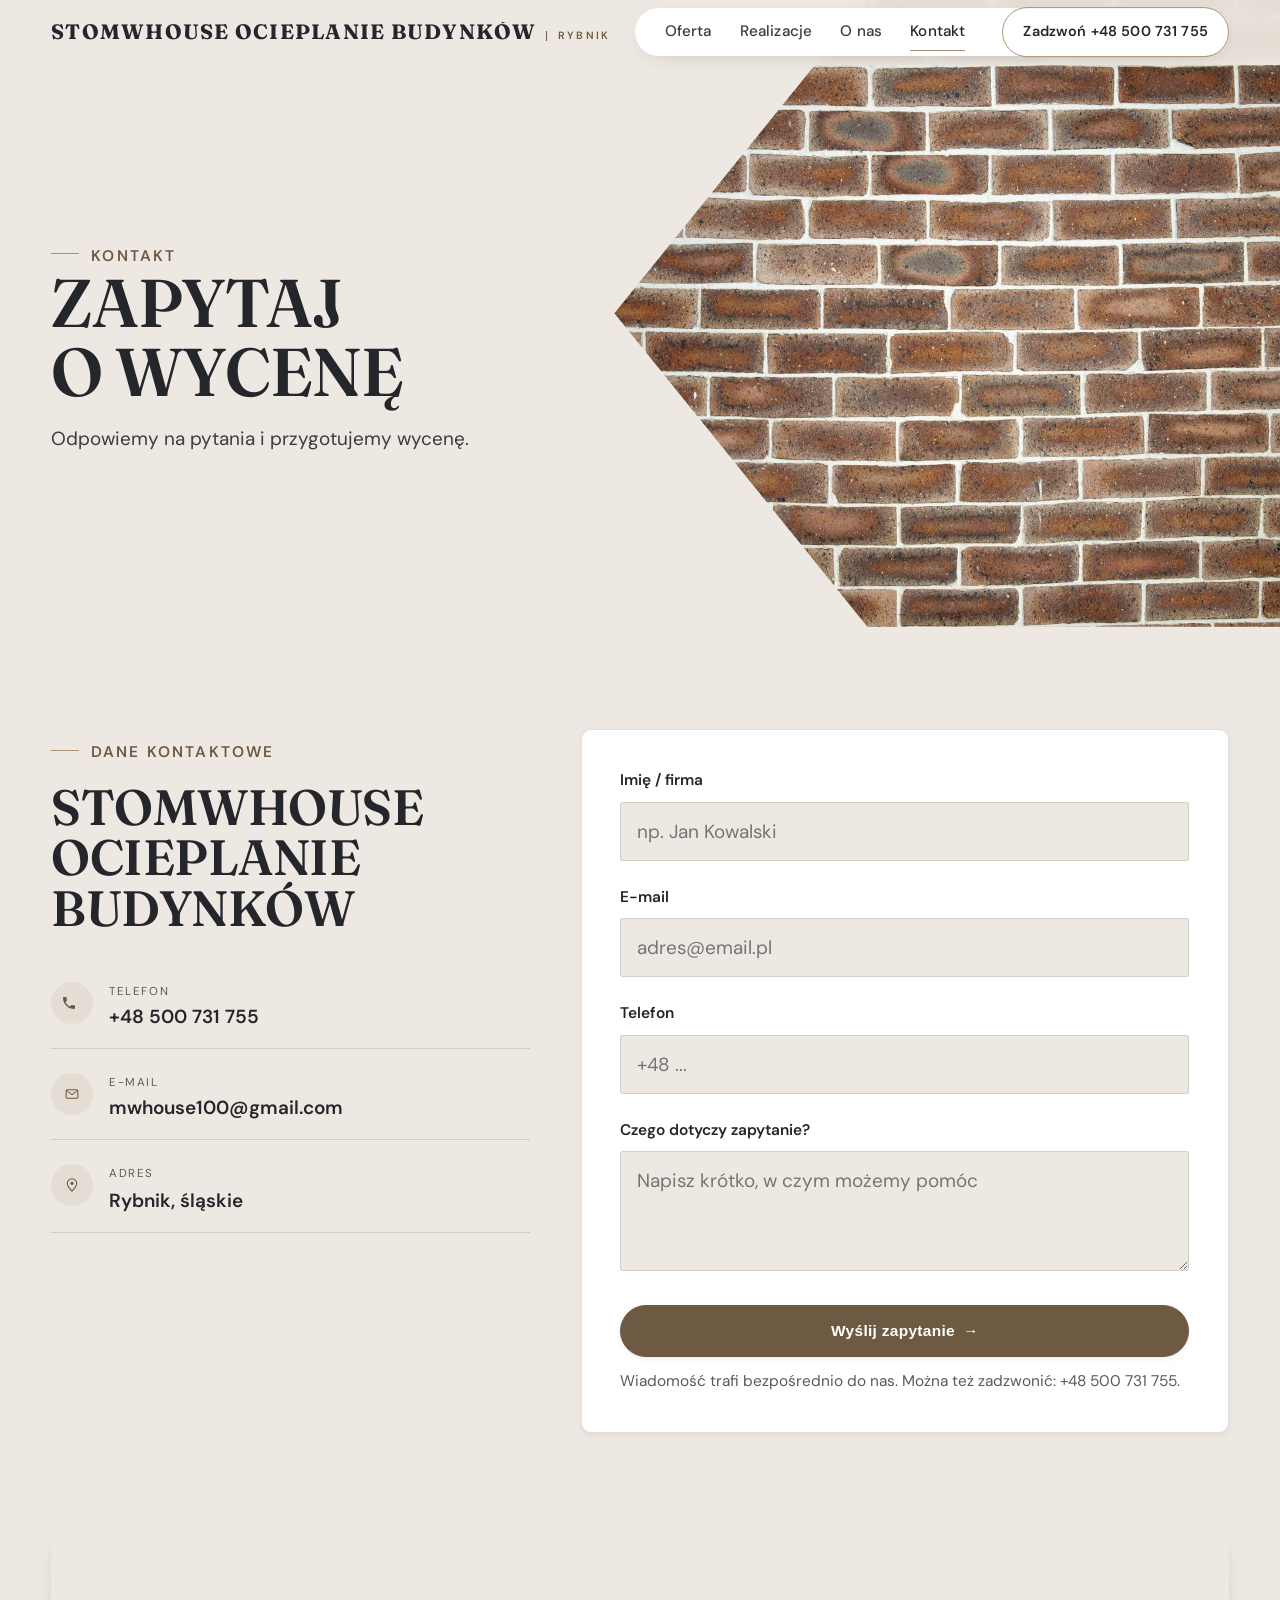
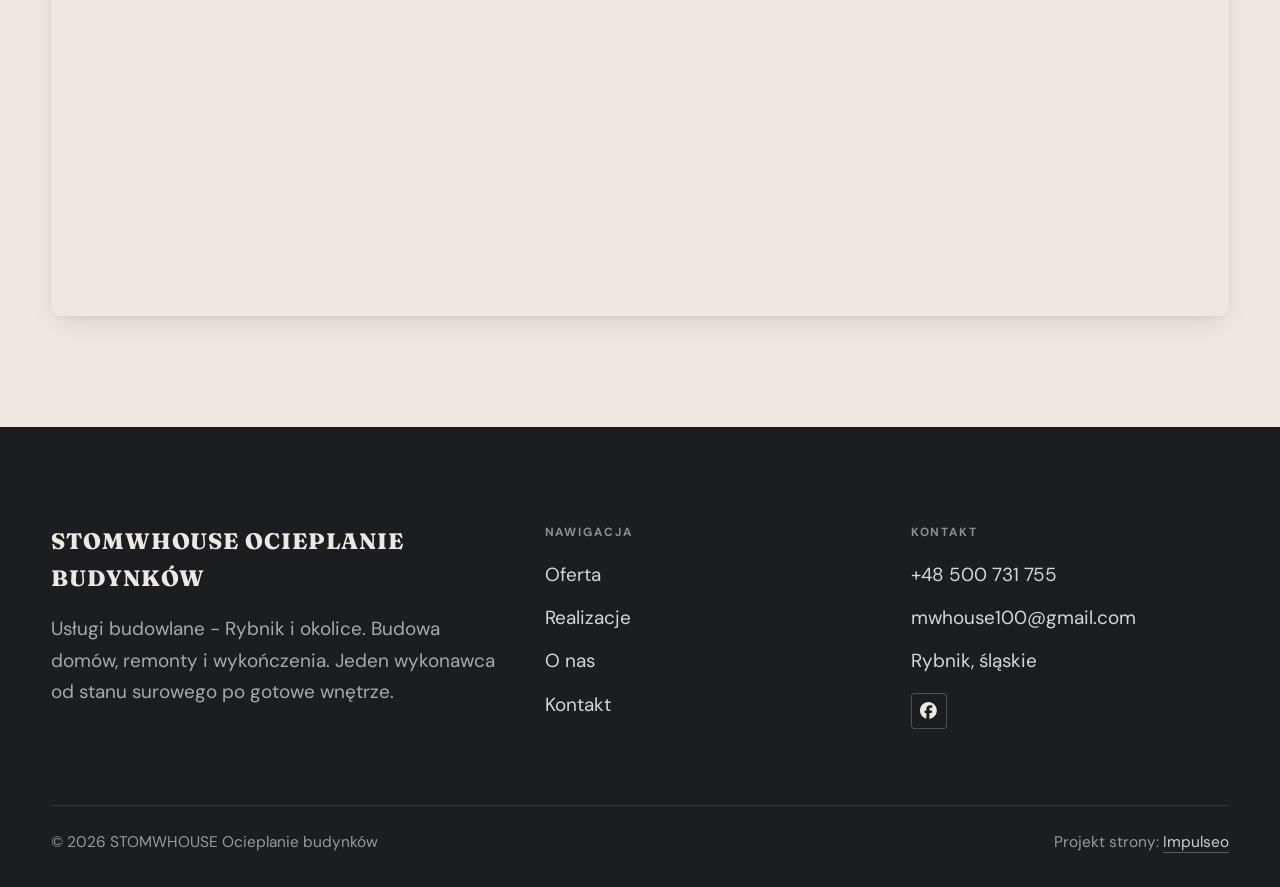
==== commit ff015cfa: "[claude-edit][cmt:aaf5b3b4-81fe-4276-8648-4d7b1b18c6be] nowy wygląd w stylu klindworthroofing.com: b" ====
--- a/kontakt.html
+++ b/kontakt.html
@@ -19,8 +19,8 @@
 <meta name="twitter:card" content="summary_large_image">
 <link rel="preconnect" href="https://fonts.googleapis.com">
 <link rel="preconnect" href="https://fonts.gstatic.com" crossorigin>
-<link href="https://fonts.googleapis.com/css2?family=Space+Grotesk:wght@500;600;700&family=DM+Sans:opsz,wght@9..40,400;9..40,500;9..40,600&display=swap" rel="stylesheet">
-<link rel="stylesheet" href="assets/styles.css?v=09325026">
+<link href="https://fonts.googleapis.com/css2?family=Fraunces:opsz,wght@9..144,500;9..144,600;9..144,700&family=DM+Sans:opsz,wght@9..40,400;9..40,500;9..40,600&display=swap" rel="stylesheet">
+<link rel="stylesheet" href="assets/styles.css?v=kw151026">
 </head>
 <body>
 
--- a/assets/styles.css
+++ b/assets/styles.css
@@ -1856,3 +1856,170 @@
 .btn-accent{color:#fff}
 .nav .nav-links a.btn-accent{color:#fff}
 .btn-accent[data-accent-d],.cta-d .btn-accent{color:#fff}
+
+
+/* ============================================================
+   MOTYW „KLINDWORTH" (polecenie Szymona 15.10.2026: wygląd jak klindworthroofing.com)
+   Beż + grafit + brąz, szeryfowe wersaliki w nagłówkach, przyciski-pigułki,
+   hero z obrazem przyciętym w szewron. Ten blok jest OSTATNI = wygrywa.
+   ============================================================ */
+:root{
+  --paper:#EDE9E2;--paper-2:#E4DED5;--paper-3:#D9D1C5;
+  --ink:#24262B;--ink-soft:#3A3C42;--muted:#5C5A55;--line:rgba(36,38,43,.14);
+  --accent:#AC9376;--accent-d:#6E5A42;--accent-soft:rgba(172,147,118,.14);--gold:#AC9376;
+  --dark:#24262B;
+  --font-display:'Fraunces',Georgia,serif;
+  --font-body:'DM Sans','Inter',sans-serif;
+}
+h1,h2{font-family:var(--font-display);font-weight:600;text-transform:uppercase;letter-spacing:-.01em;line-height:1.02}
+h3{font-family:var(--font-display);font-weight:600;letter-spacing:-.005em}
+.eyebrow{color:var(--accent-d);letter-spacing:.14em}
+.eyebrow::before{background:var(--accent)}
+
+/* przyciski: pigułki z cienką brązową ramką */
+.btn{border-radius:999px}
+.btn-accent{background:var(--accent-d);border-color:var(--accent-d);color:#fff}
+.btn-accent:hover{background:var(--ink);border-color:var(--ink);color:#fff}
+.btn-ghost{border:1px solid var(--accent);color:var(--ink);background:transparent}
+.btn-light{background:var(--accent);color:var(--ink);border-color:var(--accent)}
+.cta .btn-ghost-cta{color:#fff;border-color:var(--accent)}
+.kw-pill{display:inline-flex;align-items:center;justify-content:center;gap:.5rem;padding:.85rem 1.9rem;border:1px solid var(--accent);border-radius:999px;color:var(--ink);font-size:1rem;font-weight:500;background:transparent;transition:background .35s ease,color .35s ease,border-color .35s ease}
+.kw-pill:hover{background:var(--ink);border-color:var(--ink);color:#fff}
+.kw-pill-light{color:#fff;border-color:var(--accent)}
+.kw-pill-light:hover{background:var(--accent);border-color:var(--accent);color:var(--ink)}
+.kw-link{display:inline-flex;align-items:center;gap:.45rem;color:var(--accent);font-weight:500;border-bottom:1px solid currentColor;padding-bottom:2px}
+.kw-link:hover .arr{transform:translateX(4px)}
+.kw-link .arr{transition:transform .3s ease}
+
+/* pasek nawigacji: beżowy, ciemny tekst, menu w białej pigułce na środku */
+.nav,.nav.is-stuck,.nav.nav-solid{background:color-mix(in srgb,var(--paper) 92%,transparent);backdrop-filter:saturate(140%) blur(10px);border-bottom:1px solid transparent;box-shadow:none}
+.nav.nav-solid{border-bottom-color:var(--line)}
+.nav::after{display:none}
+.nav .brand .name,.nav.nav-solid .brand .name{color:var(--ink);font-family:var(--font-display);font-weight:700;text-transform:uppercase;letter-spacing:.06em;font-size:1.3rem}
+.nav .brand .sub,.nav.nav-solid .brand .sub{color:var(--accent-d)}
+.nav .nav-links a:not(.btn-accent),.nav.nav-solid .nav-links a:not(.btn-accent){color:var(--ink-soft);text-transform:none;letter-spacing:.01em;font-size:.95rem;font-weight:500}
+.nav .nav-links a:not(.btn-accent):hover,.nav .nav-links a.active:not(.btn-accent){color:var(--ink)}
+.nav .nav-links a:not(.btn-accent)::after{background:var(--accent)}
+.nav .nav-toggle span,.nav.nav-solid .nav-toggle span{background:var(--ink)}
+.nav .nav-links a.btn-accent,.nav:not(.nav-solid) .nav-links a.btn-accent,.nav .nav-links a.btn-accent:hover{background:transparent;border:1px solid var(--accent);color:var(--ink);border-radius:999px;text-transform:none;letter-spacing:.01em;font-size:.9rem;font-weight:600;filter:none}
+.nav .nav-links a.btn-accent:hover,.nav:not(.nav-solid) .nav-links a.btn-accent:hover{background:var(--ink);border-color:var(--ink);color:#fff}
+@media (min-width:1101px){
+  .nav .nav-links{background:#fff;border-radius:999px;padding:.35rem .4rem .35rem 1.6rem;box-shadow:0 6px 24px -14px rgba(36,38,43,.35)}
+}
+
+/* ---------- HERO z obrazem w szewronie ---------- */
+.kw-hero{position:relative;background:var(--paper);min-height:100vh;min-height:100svh;display:flex;align-items:center;padding:0;overflow:hidden}
+.kw-hero-art{position:absolute;top:0;right:0;bottom:0;width:58%;clip-path:polygon(42% 0,100% 0,100% 100%,42% 100%,0 50%)}
+.kw-hero-art img{width:100%;height:100%;object-fit:cover;object-position:center}
+.kw-hero-inner{position:relative;z-index:2;padding-block:140px 90px}
+.kw-hero-copy{max-width:520px}
+.kw-kicker{display:block;color:var(--accent-d);text-transform:uppercase;letter-spacing:.08em;font-size:.95rem;margin-bottom:1.1rem}
+.kw-h1{font-size:clamp(2.7rem,1.6rem + 3.6vw,4.9rem);line-height:.98;color:var(--ink);margin-bottom:1.4rem;max-width:11ch}
+.kw-lead{font-size:clamp(1.05rem,1rem + .2vw,1.2rem);line-height:1.6;color:var(--ink-soft);max-width:46ch}
+.kw-hero-actions{display:flex;flex-wrap:wrap;align-items:center;gap:1.4rem;margin-top:2rem}
+.kw-tel{display:inline-flex;align-items:center;gap:.5rem;font-weight:600;color:var(--ink);font-size:1.05rem;white-space:nowrap}
+.kw-tel .ico-tel{color:var(--accent-d)}
+.kw-trust{list-style:none;display:flex;flex-wrap:wrap;gap:.5rem 1.4rem;margin-top:2.4rem;padding-top:1.4rem;border-top:1px solid var(--line);font-size:.9rem;color:var(--muted)}
+.kw-trust li{display:flex;align-items:center;gap:.5rem}
+.kw-trust li::before{content:"";width:6px;height:6px;border-radius:50%;background:var(--accent)}
+
+/* ---------- sekcje ciemne ---------- */
+.kw-dark{background:var(--dark);color:#EDE9E2;position:relative;overflow:hidden;padding-block:clamp(72px,9vw,140px)}
+.kw-dark h2,.kw-dark h3{color:#EDE9E2}
+.kw-dark p{color:rgba(237,233,226,.78)}
+.kw-eyebrow{display:block;color:var(--accent);text-transform:uppercase;letter-spacing:.14em;font-size:.85rem;margin-bottom:1rem}
+.kw-what::before{content:"STOMWHOUSE";position:absolute;left:50%;top:clamp(40px,6vw,90px);transform:translateX(-50%);font-family:var(--font-display);font-weight:700;font-size:clamp(4rem,14vw,15rem);line-height:1;letter-spacing:.02em;color:transparent;-webkit-text-stroke:1px rgba(172,147,118,.22);white-space:nowrap;pointer-events:none;user-select:none}
+.kw-what-head{position:relative;max-width:760px;margin:0 auto clamp(48px,6vw,80px);text-align:center}
+.kw-what-head h2{font-size:clamp(2.2rem,1.4rem + 3vw,4rem);margin-bottom:1.4rem}
+.kw-what-head p{font-size:1.1rem;line-height:1.7}
+.kw-duo{display:grid;grid-template-columns:1fr 1fr;gap:clamp(16px,2.4vw,32px)}
+.kw-feature{position:relative;display:block;aspect-ratio:4/5;overflow:hidden;border-radius:4px}
+.kw-feature img{width:100%;height:100%;object-fit:cover;transition:transform 1.4s cubic-bezier(.16,.84,.44,1)}
+.kw-feature::after{content:"";position:absolute;inset:0;background:linear-gradient(180deg,rgba(20,21,24,0) 45%,rgba(20,21,24,.82) 100%)}
+.kw-feature:hover img{transform:scale(1.05)}
+.kw-feature-txt{position:absolute;left:clamp(20px,3vw,40px);right:clamp(20px,3vw,40px);bottom:clamp(20px,3vw,40px);z-index:2}
+.kw-feature-ttl{display:block;font-family:var(--font-display);font-weight:600;text-transform:uppercase;font-size:clamp(1.6rem,1rem + 2vw,2.6rem);line-height:1;color:#fff}
+.kw-feature-sub{display:block;margin-top:.6rem;color:#d9c9b4;font-size:1.05rem}
+
+.kw-work{padding-top:0}
+.kw-work-head{display:flex;justify-content:space-between;align-items:flex-end;gap:1.5rem;flex-wrap:wrap;margin-bottom:clamp(32px,4vw,56px)}
+.kw-huge{font-size:clamp(3rem,1.2rem + 7vw,8.5rem);line-height:.92;letter-spacing:-.02em}
+.kw-trio{display:grid;grid-template-columns:repeat(3,1fr);gap:clamp(16px,2vw,28px)}
+.kw-project{display:block}
+.kw-project-img{display:block;aspect-ratio:3/4;overflow:hidden;border-radius:4px}
+.kw-project img{width:100%;height:100%;object-fit:cover;transition:transform 1.4s cubic-bezier(.16,.84,.44,1)}
+.kw-project:hover img{transform:scale(1.05)}
+.kw-project h3{margin-top:1rem;font-size:1.5rem;text-transform:uppercase}
+
+/* ---------- usługi na beżu ---------- */
+.kw-services{background:var(--paper);padding-block:clamp(72px,9vw,140px)}
+.kw-services-head{display:grid;grid-template-columns:1fr 1fr;gap:2rem;align-items:end;margin-bottom:clamp(36px,5vw,64px)}
+.kw-services-head h2{font-size:clamp(2.6rem,1.4rem + 4.4vw,5.5rem)}
+.kw-services-head p{font-size:1.15rem;color:var(--ink-soft);max-width:40ch}
+.kw-cards{display:grid;grid-template-columns:repeat(3,1fr);gap:clamp(20px,2.4vw,36px)}
+.kw-card{display:block}
+.kw-card-img{display:block;aspect-ratio:4/3;overflow:hidden;border-radius:4px;margin-bottom:1.3rem}
+.kw-card img{width:100%;height:100%;object-fit:cover;transition:transform 1.4s cubic-bezier(.16,.84,.44,1)}
+.kw-card:hover img{transform:scale(1.05)}
+.kw-card h3{font-size:1.45rem;text-transform:uppercase;margin-bottom:.6rem;color:var(--ink)}
+.kw-card p{color:var(--ink-soft);line-height:1.65}
+.kw-center{text-align:center;margin-top:clamp(36px,5vw,64px)}
+
+/* ---------- pas ze zdjęciem (stopklatka silnika: nieruchome tło na clip-path) ---------- */
+.stopklatka{margin:0;height:min(76vh,680px)}
+.stopklatka::after{content:"";position:absolute;inset:0;background:rgba(20,21,24,.36);pointer-events:none}
+.stopklatka .kw-band-inner{position:absolute;inset:0;z-index:2;display:flex;align-items:center;justify-content:center}
+.stopklatka .kw-pill{background:rgba(36,38,43,.55);backdrop-filter:blur(6px);font-size:1.1rem;padding:1rem 2.4rem}
+@media (max-width:700px){ .stopklatka{height:52vh;margin:0} }
+
+/* ---------- kroki ---------- */
+.kw-steps{border-top:1px solid rgba(237,233,226,.08)}
+.kw-steps-list{list-style:none;display:grid;grid-template-columns:repeat(4,1fr);gap:clamp(20px,2.4vw,36px)}
+.kw-steps-list li{border-top:1px solid rgba(172,147,118,.5);padding-top:1.4rem}
+.kw-no{display:block;font-family:var(--font-display);font-size:2.4rem;color:var(--accent);line-height:1;margin-bottom:1rem}
+.kw-steps-list h3{font-size:1.3rem;margin-bottom:.6rem}
+.kw-steps-list p{font-size:1rem;line-height:1.65}
+
+/* ---------- finał ---------- */
+.kw-final{text-align:center;border-top:1px solid rgba(237,233,226,.08)}
+.kw-final .kw-huge{margin-bottom:1.6rem}
+.kw-final-tel{display:inline-block;font-family:var(--font-display);font-size:clamp(1.8rem,1.2rem + 2vw,3rem);color:var(--accent);white-space:nowrap}
+.kw-final-actions{display:flex;justify-content:center;align-items:center;flex-wrap:wrap;gap:1.6rem;margin-top:2rem}
+
+/* ---------- podstrony: nagłówek jak hero (beż + obraz w szewronie) ---------- */
+.pagehead{background:var(--paper);min-height:62vh;min-height:62svh;align-items:center;border-bottom:0}
+.pagehead img{left:auto;right:0;width:52%;clip-path:polygon(38% 0,100% 0,100% 100%,38% 100%,0 50%)}
+.pagehead::after{display:none}
+.pagehead .wrap{color:var(--ink);padding-block:130px 70px}
+.pagehead h1{color:var(--ink);text-shadow:none;max-width:12ch;font-size:clamp(2.5rem,1.5rem + 3.4vw,4.6rem)}
+.pagehead .eyebrow{color:var(--accent-d)}
+.pagehead .eyebrow::before{background:var(--accent)}
+.pagehead p{color:var(--ink-soft);text-shadow:none;max-width:44ch}
+
+/* CTA i stopka w grafitie z brązem */
+.cta{background:var(--dark)}
+.cta::before{display:none}
+.cta .eyebrow{color:var(--accent)}
+footer{background:#1C1D21;color:#EDE9E2}
+footer .name{font-family:var(--font-display);text-transform:uppercase;letter-spacing:.04em}
+footer h4{color:var(--accent)}
+
+@media (max-width:900px){
+  .kw-hero{flex-direction:column;align-items:stretch;min-height:0}
+  .kw-hero-art{position:relative;width:100%;height:32vh;height:32svh;clip-path:polygon(0 0,100% 0,100% 84%,50% 100%,0 84%);order:-1}
+  .kw-hero-inner{padding-block:20px 56px}
+  .kw-h1{font-size:clamp(2.3rem,1.6rem + 3vw,3rem);margin-bottom:1rem}
+  .kw-hero{padding-top:64px}
+  .kw-duo,.kw-trio,.kw-cards{grid-template-columns:1fr}
+  .kw-feature{aspect-ratio:4/4.4}
+  .kw-project-img{aspect-ratio:4/3}
+  .kw-services-head{grid-template-columns:1fr}
+  .kw-steps-list{grid-template-columns:1fr 1fr}
+  .pagehead{flex-direction:column;align-items:stretch;min-height:0;padding-top:64px}
+  .pagehead img{position:relative;width:100%;height:38vh;height:38svh;clip-path:polygon(0 0,100% 0,100% 84%,50% 100%,0 84%)}
+  .pagehead .wrap{padding-block:28px 52px}
+}
+@media (max-width:560px){
+  .kw-steps-list{grid-template-columns:1fr}
+  .kw-what::before{-webkit-text-stroke:1px rgba(172,147,118,.16)}
+}
